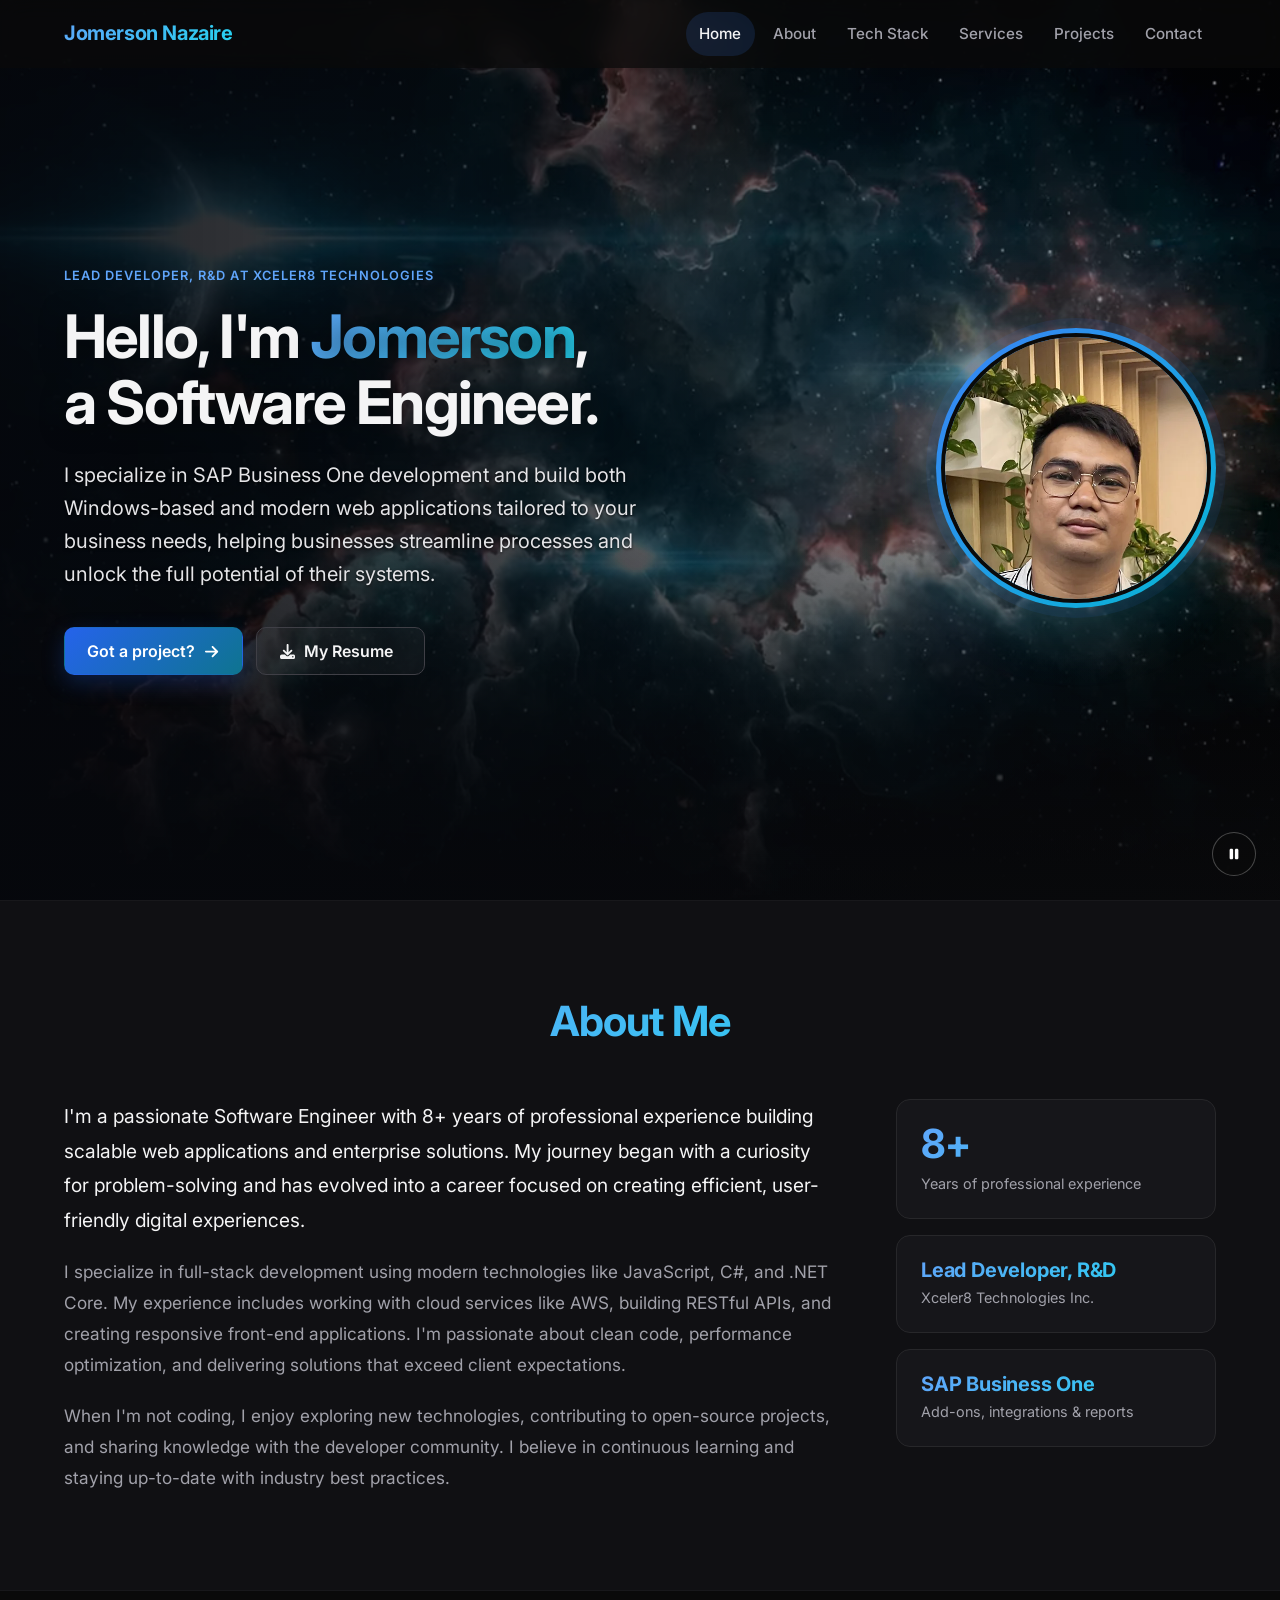
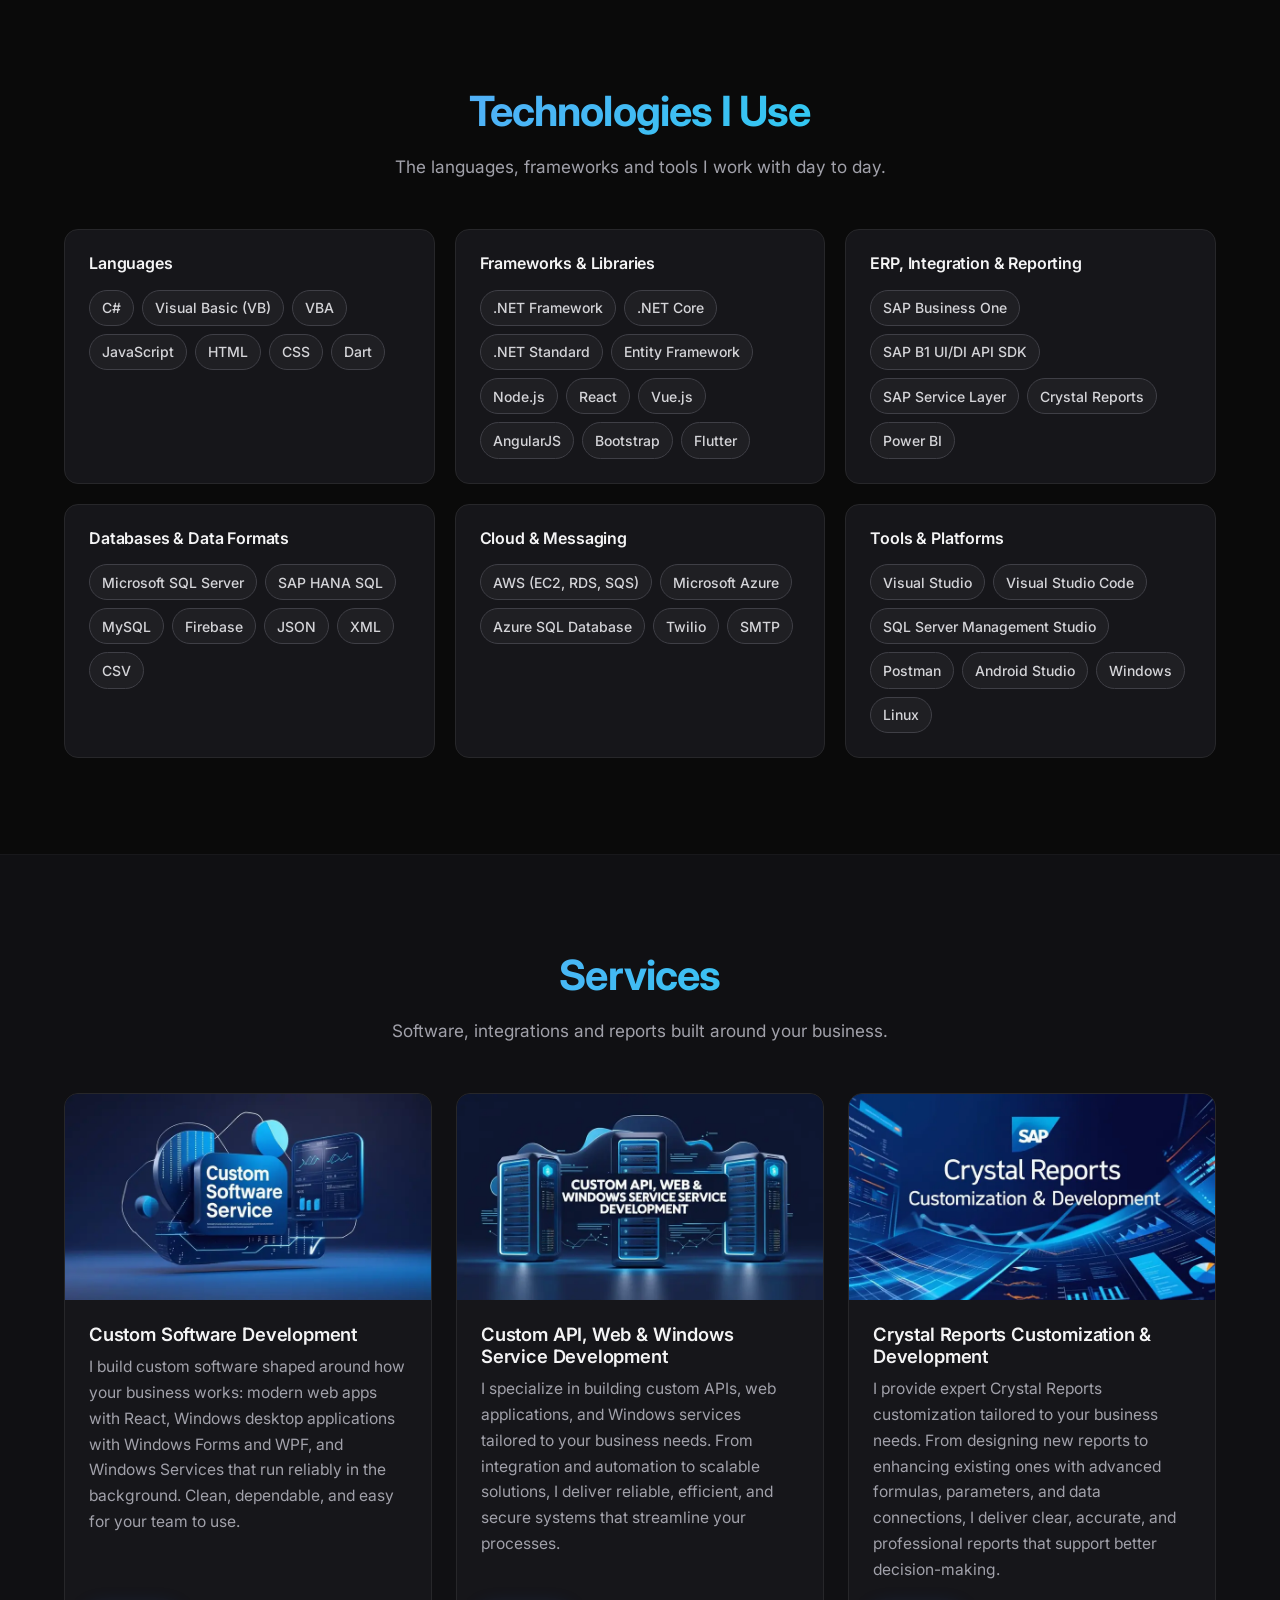
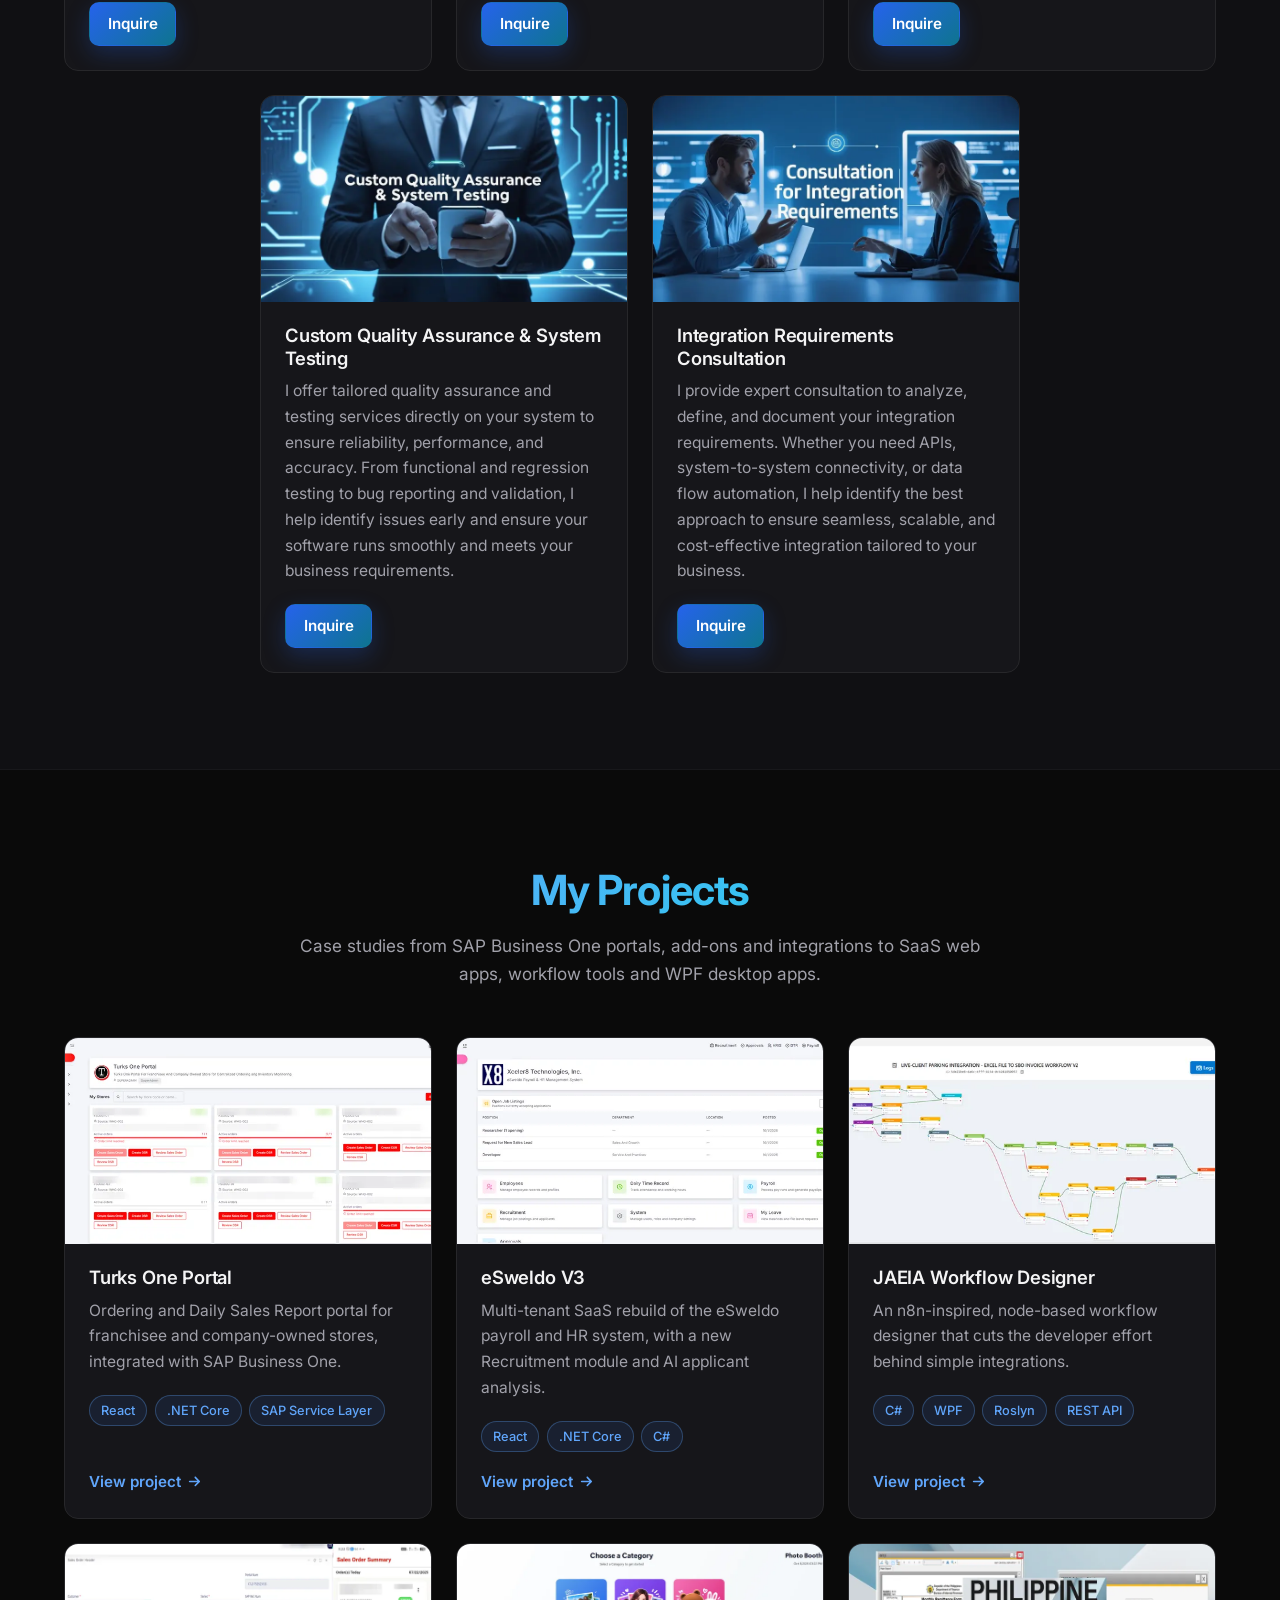
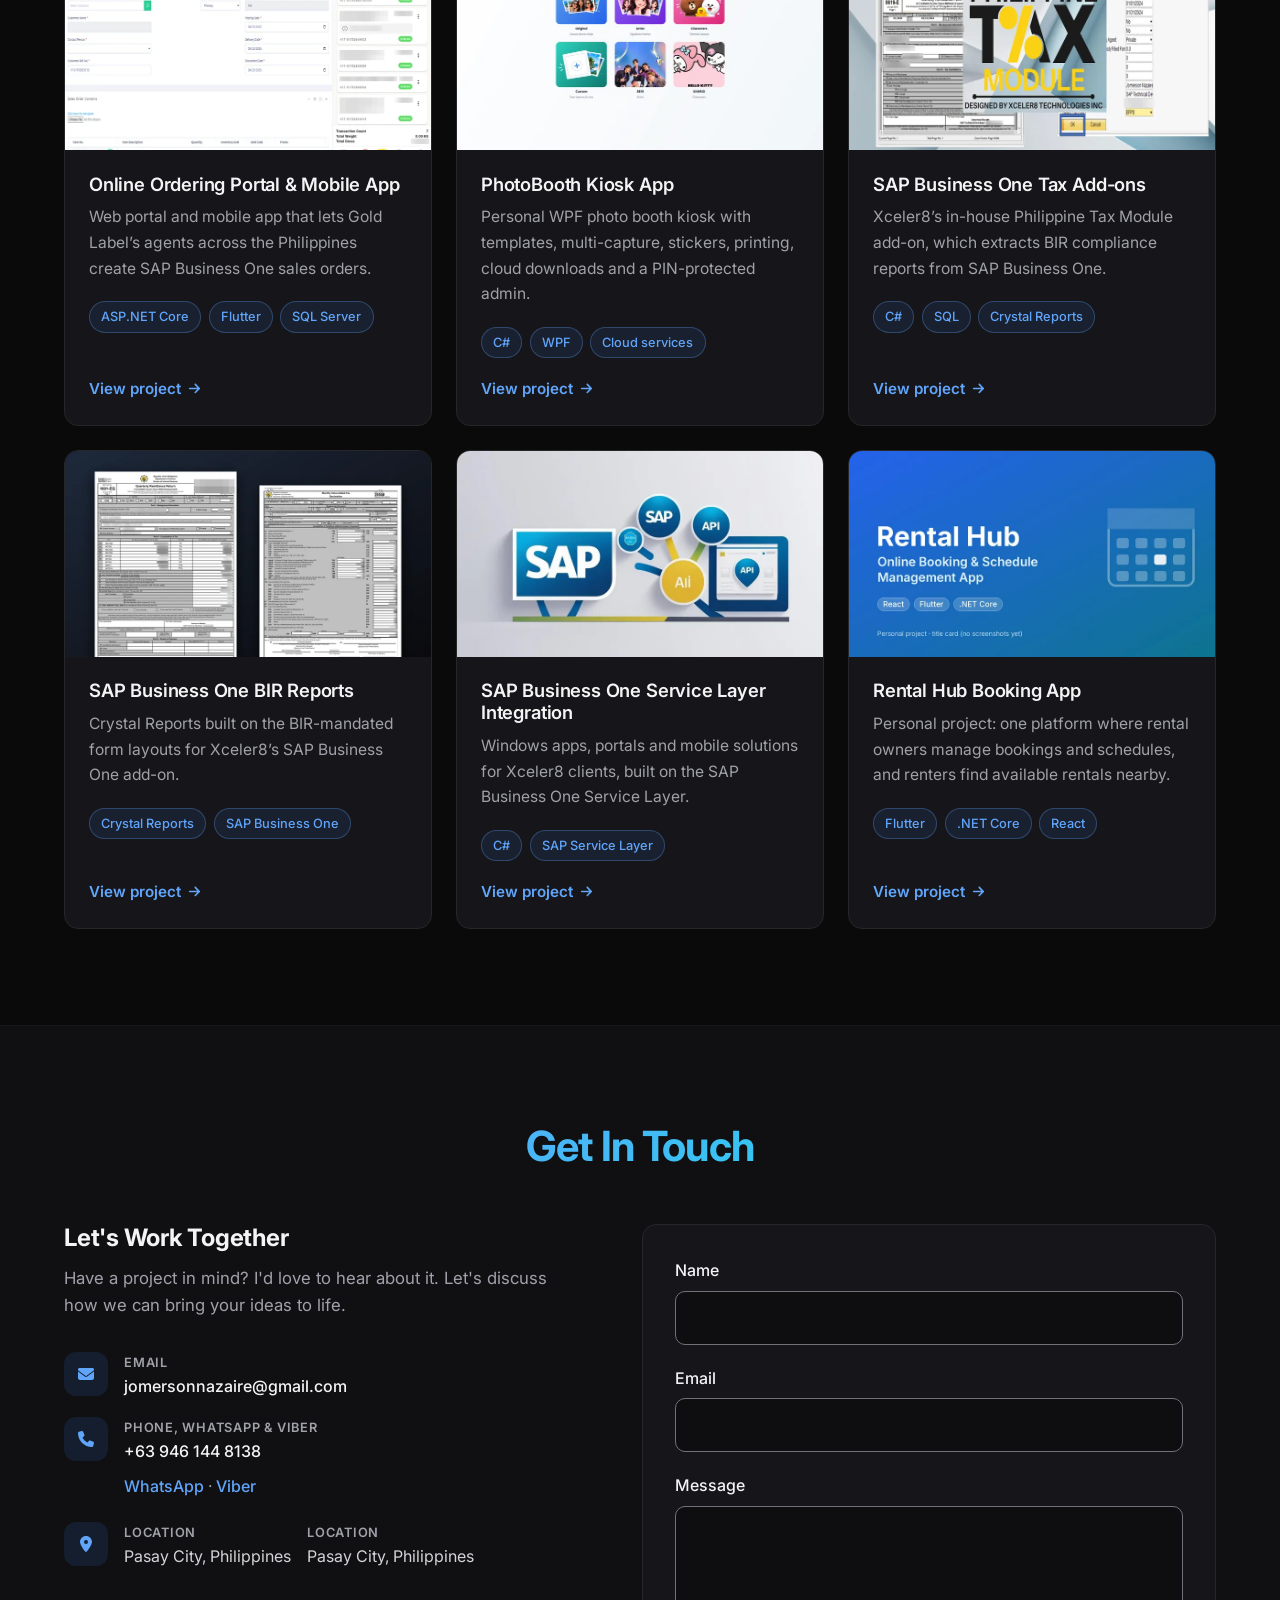
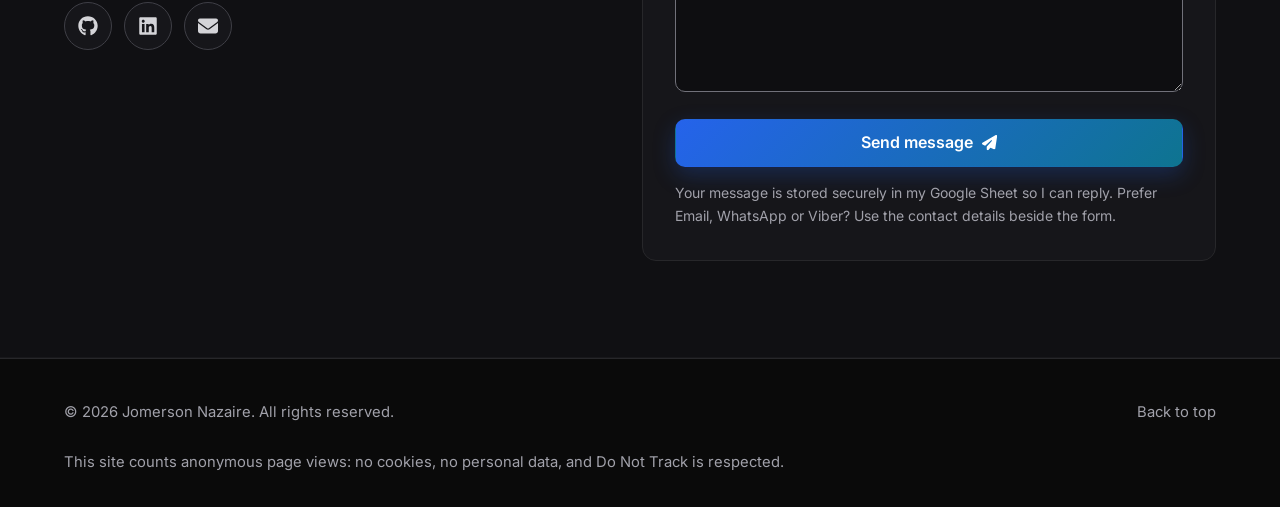
==== index.html @ 725e21b3 "Updated Portfolio by Grok" ====
<!DOCTYPE html>
<html lang="en">
<head>
    <meta charset="UTF-8">
    <meta name="viewport" content="width=device-width, initial-scale=1.0">
    <title>Jomerson Nazaire | Software Engineer, SAP Business One &amp; .NET</title>
    <meta name="description" content="Jomerson Nazaire, Software Engineer and Lead Developer (R&amp;D) at Xceler8 Technologies. SAP Business One add-ons and integrations, C#/.NET applications and Crystal Reports. Based in the Philippines.">
    <link rel="canonical" href="https://jomersonnazaire.github.io/Digital-Portfolio/">
    <meta name="theme-color" content="#0a0a0a">
    <link rel="icon" href="Assets/favicon.svg" type="image/svg+xml">
    <link rel="apple-touch-icon" href="Assets/apple-touch-icon.png">
    <meta property="og:type" content="website">
    <meta property="og:site_name" content="Jomerson Nazaire">
    <meta property="og:title" content="Jomerson Nazaire | Software Engineer">
    <meta property="og:description" content="SAP Business One add-ons and integrations, C#/.NET applications and Crystal Reports. 8+ years of professional experience.">
    <meta property="og:url" content="https://jomersonnazaire.github.io/Digital-Portfolio/">
    <meta property="og:image" content="https://jomersonnazaire.github.io/Digital-Portfolio/Assets/og-image.jpg">
    <meta property="og:image:width" content="1200">
    <meta property="og:image:height" content="630">
    <meta property="og:image:alt" content="Jomerson Nazaire, Software Engineer: SAP Business One add-ons and integrations">
    <meta name="twitter:card" content="summary_large_image">
    <meta name="twitter:title" content="Jomerson Nazaire | Software Engineer">
    <meta name="twitter:description" content="SAP Business One add-ons and integrations, C#/.NET applications and Crystal Reports.">
    <meta name="twitter:image" content="https://jomersonnazaire.github.io/Digital-Portfolio/Assets/og-image.jpg">
    <link rel="stylesheet" href="styles.css">
    <link rel="preconnect" href="https://fonts.googleapis.com">
    <link rel="preconnect" href="https://fonts.gstatic.com" crossorigin>
    <link rel="stylesheet" href="https://fonts.googleapis.com/css2?family=Inter:wght@400;500;600;700&amp;display=swap" media="print" onload="this.media='all'">
    <noscript><link rel="stylesheet" href="https://fonts.googleapis.com/css2?family=Inter:wght@400;500;600;700&amp;display=swap"></noscript>
    <link rel="preload" as="image" href="Assets/Images/Profile/jomerson-nazaire-headshot.webp" type="image/webp">
</head>
<body>
    <a class="skip-link" href="#main">Skip to content</a>
    <svg xmlns="http://www.w3.org/2000/svg" class="icon-sprite" aria-hidden="true" focusable="false">
    <!-- Icons: Font Awesome Free 6.7.2 by @fontawesome - https://fontawesome.com - License: CC BY 4.0 (https://fontawesome.com/license/free) -->
    <symbol id="i-envelope" viewBox="0 0 512 512"><path d="M48 64C21.5 64 0 85.5 0 112c0 15.1 7.1 29.3 19.2 38.4L236.8 313.6c11.4 8.5 27 8.5 38.4 0L492.8 150.4c12.1-9.1 19.2-23.3 19.2-38.4c0-26.5-21.5-48-48-48L48 64zM0 176L0 384c0 35.3 28.7 64 64 64l384 0c35.3 0 64-28.7 64-64l0-208L294.4 339.2c-22.8 17.1-54 17.1-76.8 0L0 176z"/></symbol>
    <symbol id="i-phone" viewBox="0 0 512 512"><path d="M164.9 24.6c-7.7-18.6-28-28.5-47.4-23.2l-88 24C12.1 30.2 0 46 0 64C0 311.4 200.6 512 448 512c18 0 33.8-12.1 38.6-29.5l24-88c5.3-19.4-4.6-39.7-23.2-47.4l-96-40c-16.3-6.8-35.2-2.1-46.3 11.6L304.7 368C234.3 334.7 177.3 277.7 144 207.3L193.3 167c13.7-11.2 18.4-30 11.6-46.3l-40-96z"/></symbol>
    <symbol id="i-location" viewBox="0 0 384 512"><path d="M215.7 499.2C267 435 384 279.4 384 192C384 86 298 0 192 0S0 86 0 192c0 87.4 117 243 168.3 307.2c12.3 15.3 35.1 15.3 47.4 0zM192 128a64 64 0 1 1 0 128 64 64 0 1 1 0-128z"/></symbol>
    <symbol id="i-github" viewBox="0 0 496 512"><path d="M165.9 397.4c0 2-2.3 3.6-5.2 3.6-3.3.3-5.6-1.3-5.6-3.6 0-2 2.3-3.6 5.2-3.6 3-.3 5.6 1.3 5.6 3.6zm-31.1-4.5c-.7 2 1.3 4.3 4.3 4.9 2.6 1 5.6 0 6.2-2s-1.3-4.3-4.3-5.2c-2.6-.7-5.5.3-6.2 2.3zm44.2-1.7c-2.9.7-4.9 2.6-4.6 4.9.3 2 2.9 3.3 5.9 2.6 2.9-.7 4.9-2.6 4.6-4.6-.3-1.9-3-3.2-5.9-2.9zM244.8 8C106.1 8 0 113.3 0 252c0 110.9 69.8 205.8 169.5 239.2 12.8 2.3 17.3-5.6 17.3-12.1 0-6.2-.3-40.4-.3-61.4 0 0-70 15-84.7-29.8 0 0-11.4-29.1-27.8-36.6 0 0-22.9-15.7 1.6-15.4 0 0 24.9 2 38.6 25.8 21.9 38.6 58.6 27.5 72.9 20.9 2.3-16 8.8-27.1 16-33.7-55.9-6.2-112.3-14.3-112.3-110.5 0-27.5 7.6-41.3 23.6-58.9-2.6-6.5-11.1-33.3 2.6-67.9 20.9-6.5 69 27 69 27 20-5.6 41.5-8.5 62.8-8.5s42.8 2.9 62.8 8.5c0 0 48.1-33.6 69-27 13.7 34.7 5.2 61.4 2.6 67.9 16 17.7 25.8 31.5 25.8 58.9 0 96.5-58.9 104.2-114.8 110.5 9.2 7.9 17 22.9 17 46.4 0 33.7-.3 75.4-.3 83.6 0 6.5 4.6 14.4 17.3 12.1C428.2 457.8 496 362.9 496 252 496 113.3 383.5 8 244.8 8zM97.2 352.9c-1.3 1-1 3.3.7 5.2 1.6 1.6 3.9 2.3 5.2 1 1.3-1 1-3.3-.7-5.2-1.6-1.6-3.9-2.3-5.2-1zm-10.8-8.1c-.7 1.3.3 2.9 2.3 3.9 1.6 1 3.6.7 4.3-.7.7-1.3-.3-2.9-2.3-3.9-2-.6-3.6-.3-4.3.7zm32.4 35.6c-1.6 1.3-1 4.3 1.3 6.2 2.3 2.3 5.2 2.6 6.5 1 1.3-1.3.7-4.3-1.3-6.2-2.2-2.3-5.2-2.6-6.5-1zm-11.4-14.7c-1.6 1-1.6 3.6 0 5.9 1.6 2.3 4.3 3.3 5.6 2.3 1.6-1.3 1.6-3.9 0-6.2-1.4-2.3-4-3.3-5.6-2z"/></symbol>
    <symbol id="i-linkedin" viewBox="0 0 448 512"><path d="M416 32H31.9C14.3 32 0 46.5 0 64.3v383.4C0 465.5 14.3 480 31.9 480H416c17.6 0 32-14.5 32-32.3V64.3c0-17.8-14.4-32.3-32-32.3zM135.4 416H69V202.2h66.5V416zm-33.2-243c-21.3 0-38.5-17.3-38.5-38.5S80.9 96 102.2 96c21.2 0 38.5 17.3 38.5 38.5 0 21.3-17.2 38.5-38.5 38.5zm282.1 243h-66.4V312c0-24.8-.5-56.7-34.5-56.7-34.6 0-39.9 27-39.9 54.9V416h-66.4V202.2h63.7v29.2h.9c8.9-16.8 30.6-34.5 62.9-34.5 67.2 0 79.7 44.3 79.7 101.9V416z"/></symbol>
    <symbol id="i-whatsapp" viewBox="0 0 448 512"><path d="M380.9 97.1C339 55.1 283.2 32 223.9 32c-122.4 0-222 99.6-222 222 0 39.1 10.2 77.3 29.6 111L0 480l117.7-30.9c32.4 17.7 68.9 27 106.1 27h.1c122.3 0 224.1-99.6 224.1-222 0-59.3-25.2-115-67.1-157zm-157 341.6c-33.2 0-65.7-8.9-94-25.7l-6.7-4-69.8 18.3L72 359.2l-4.4-7c-18.5-29.4-28.2-63.3-28.2-98.2 0-101.7 82.8-184.5 184.6-184.5 49.3 0 95.6 19.2 130.4 54.1 34.8 34.9 56.2 81.2 56.1 130.5 0 101.8-84.9 184.6-186.6 184.6zm101.2-138.2c-5.5-2.8-32.8-16.2-37.9-18-5.1-1.9-8.8-2.8-12.5 2.8-3.7 5.6-14.3 18-17.6 21.8-3.2 3.7-6.5 4.2-12 1.4-32.6-16.3-54-29.1-75.5-66-5.7-9.8 5.7-9.1 16.3-30.3 1.8-3.7.9-6.9-.5-9.7-1.4-2.8-12.5-30.1-17.1-41.2-4.5-10.8-9.1-9.3-12.5-9.5-3.2-.2-6.9-.2-10.6-.2-3.7 0-9.7 1.4-14.8 6.9-5.1 5.6-19.4 19-19.4 46.3 0 27.3 19.9 53.7 22.6 57.4 2.8 3.7 39.1 59.7 94.8 83.8 35.2 15.2 49 16.5 66.6 13.9 10.7-1.6 32.8-13.4 37.4-26.4 4.6-13 4.6-24.1 3.2-26.4-1.3-2.5-5-3.9-10.5-6.6z"/></symbol>
    <symbol id="i-viber" viewBox="0 0 512 512"><path d="M444 49.9C431.3 38.2 379.9.9 265.3.4c0 0-135.1-8.1-200.9 52.3C27.8 89.3 14.9 143 13.5 209.5c-1.4 66.5-3.1 191.1 117 224.9h.1l-.1 51.6s-.8 20.9 13 25.1c16.6 5.2 26.4-10.7 42.3-27.8 8.7-9.4 20.7-23.2 29.8-33.7 82.2 6.9 145.3-8.9 152.5-11.2 16.6-5.4 110.5-17.4 125.7-142 15.8-128.6-7.6-209.8-49.8-246.5zM457.9 287c-12.9 104-89 110.6-103 115.1-6 1.9-61.5 15.7-131.2 11.2 0 0-52 62.7-68.2 79-5.3 5.3-11.1 4.8-11-5.7 0-6.9.4-85.7.4-85.7-.1 0-.1 0 0 0-101.8-28.2-95.8-134.3-94.7-189.8 1.1-55.5 11.6-101 42.6-131.6 55.7-50.5 170.4-43 170.4-43 96.9.4 143.3 29.6 154.1 39.4 35.7 30.6 53.9 103.8 40.6 211.1zm-139-80.8c.4 8.6-12.5 9.2-12.9.6-1.1-22-11.4-32.7-32.6-33.9-8.6-.5-7.8-13.4.7-12.9 27.9 1.5 43.4 17.5 44.8 46.2zm20.3 11.3c1-42.4-25.5-75.6-75.8-79.3-8.5-.6-7.6-13.5.9-12.9 58 4.2 88.9 44.1 87.8 92.5-.1 8.6-13.1 8.2-12.9-.3zm47 13.4c.1 8.6-12.9 8.7-12.9.1-.6-81.5-54.9-125.9-120.8-126.4-8.5-.1-8.5-12.9 0-12.9 73.7.5 133 51.4 133.7 139.2zM374.9 329v.2c-10.8 19-31 40-51.8 33.3l-.2-.3c-21.1-5.9-70.8-31.5-102.2-56.5-16.2-12.8-31-27.9-42.4-42.4-10.3-12.9-20.7-28.2-30.8-46.6-21.3-38.5-26-55.7-26-55.7-6.7-20.8 14.2-41 33.3-51.8h.2c9.2-4.8 18-3.2 23.9 3.9 0 0 12.4 14.8 17.7 22.1 5 6.8 11.7 17.7 15.2 23.8 6.1 10.9 2.3 22-3.7 26.6l-12 9.6c-6.1 4.9-5.3 14-5.3 14s17.8 67.3 84.3 84.3c0 0 9.1.8 14-5.3l9.6-12c4.6-6 15.7-9.8 26.6-3.7 14.7 8.3 33.4 21.2 45.8 32.9 7 5.7 8.6 14.4 3.8 23.6z"/></symbol>
    <symbol id="i-send" viewBox="0 0 512 512"><path d="M498.1 5.6c10.1 7 15.4 19.1 13.5 31.2l-64 416c-1.5 9.7-7.4 18.2-16 23s-18.9 5.4-28 1.6L284 427.7l-68.5 74.1c-8.9 9.7-22.9 12.9-35.2 8.1S160 493.2 160 480l0-83.6c0-4 1.5-7.8 4.2-10.8L331.8 202.8c5.8-6.3 5.6-16-.4-22s-15.7-6.4-22-.7L106 360.8 17.7 316.6C7.1 311.3 .3 300.7 0 288.9s5.9-22.8 16.1-28.7l448-256c10.7-6.1 23.9-5.5 34 1.4z"/></symbol>
    <symbol id="i-download" viewBox="0 0 512 512"><path d="M288 32c0-17.7-14.3-32-32-32s-32 14.3-32 32l0 242.7-73.4-73.4c-12.5-12.5-32.8-12.5-45.3 0s-12.5 32.8 0 45.3l128 128c12.5 12.5 32.8 12.5 45.3 0l128-128c12.5-12.5 12.5-32.8 0-45.3s-32.8-12.5-45.3 0L288 274.7 288 32zM64 352c-35.3 0-64 28.7-64 64l0 32c0 35.3 28.7 64 64 64l384 0c35.3 0 64-28.7 64-64l0-32c0-35.3-28.7-64-64-64l-101.5 0-45.3 45.3c-25 25-65.5 25-90.5 0L165.5 352 64 352zm368 56a24 24 0 1 1 0 48 24 24 0 1 1 0-48z"/></symbol>
    <symbol id="i-close" viewBox="0 0 384 512"><path d="M342.6 150.6c12.5-12.5 12.5-32.8 0-45.3s-32.8-12.5-45.3 0L192 210.7 86.6 105.4c-12.5-12.5-32.8-12.5-45.3 0s-12.5 32.8 0 45.3L146.7 256 41.4 361.4c-12.5 12.5-12.5 32.8 0 45.3s32.8 12.5 45.3 0L192 301.3 297.4 406.6c12.5 12.5 32.8 12.5 45.3 0s12.5-32.8 0-45.3L237.3 256 342.6 150.6z"/></symbol>
    <symbol id="i-copy" viewBox="0 0 448 512"><path d="M384 336l-192 0c-8.8 0-16-7.2-16-16l0-256c0-8.8 7.2-16 16-16l140.1 0L400 115.9 400 320c0 8.8-7.2 16-16 16zM192 384l192 0c35.3 0 64-28.7 64-64l0-204.1c0-12.7-5.1-24.9-14.1-33.9L366.1 14.1c-9-9-21.2-14.1-33.9-14.1L192 0c-35.3 0-64 28.7-64 64l0 256c0 35.3 28.7 64 64 64zM64 128c-35.3 0-64 28.7-64 64L0 448c0 35.3 28.7 64 64 64l192 0c35.3 0 64-28.7 64-64l0-32-48 0 0 32c0 8.8-7.2 16-16 16L64 464c-8.8 0-16-7.2-16-16l0-256c0-8.8 7.2-16 16-16l32 0 0-48-32 0z"/></symbol>
    <symbol id="i-arrow-left" viewBox="0 0 448 512"><path d="M9.4 233.4c-12.5 12.5-12.5 32.8 0 45.3l160 160c12.5 12.5 32.8 12.5 45.3 0s12.5-32.8 0-45.3L109.2 288 416 288c17.7 0 32-14.3 32-32s-14.3-32-32-32l-306.7 0L214.6 118.6c12.5-12.5 12.5-32.8 0-45.3s-32.8-12.5-45.3 0l-160 160z"/></symbol>
    <symbol id="i-arrow-right" viewBox="0 0 448 512"><path d="M438.6 278.6c12.5-12.5 12.5-32.8 0-45.3l-160-160c-12.5-12.5-32.8-12.5-45.3 0s-12.5 32.8 0 45.3L338.8 224 32 224c-17.7 0-32 14.3-32 32s14.3 32 32 32l306.7 0L233.4 393.4c-12.5 12.5-12.5 32.8 0 45.3s32.8 12.5 45.3 0l160-160z"/></symbol>
    <symbol id="i-pause" viewBox="0 0 320 512"><path d="M48 64C21.5 64 0 85.5 0 112L0 400c0 26.5 21.5 48 48 48l32 0c26.5 0 48-21.5 48-48l0-288c0-26.5-21.5-48-48-48L48 64zm192 0c-26.5 0-48 21.5-48 48l0 288c0 26.5 21.5 48 48 48l32 0c26.5 0 48-21.5 48-48l0-288c0-26.5-21.5-48-48-48l-32 0z"/></symbol>
    <symbol id="i-play" viewBox="0 0 384 512"><path d="M73 39c-14.8-9.1-33.4-9.4-48.5-.9S0 62.6 0 80L0 432c0 17.4 9.4 33.4 24.5 41.9s33.7 8.1 48.5-.9L361 297c14.3-8.7 23-24.2 23-41s-8.7-32.2-23-41L73 39z"/></symbol>
    <symbol id="i-check" viewBox="0 0 448 512"><path d="M438.6 105.4c12.5 12.5 12.5 32.8 0 45.3l-256 256c-12.5 12.5-32.8 12.5-45.3 0l-128-128c-12.5-12.5-12.5-32.8 0-45.3s32.8-12.5 45.3 0L160 338.7 393.4 105.4c12.5-12.5 32.8-12.5 45.3 0z"/></symbol>
    </svg>

    <header class="site-header">
        <nav class="nav container" aria-label="Main">
            <a class="nav-logo" href="#home">Jomerson Nazaire</a>
            <button class="nav-toggle" id="nav-toggle" type="button" aria-label="Open menu" aria-expanded="false" aria-controls="nav-menu">
                <span class="nav-toggle-bar" aria-hidden="true"></span>
                <span class="nav-toggle-bar" aria-hidden="true"></span>
                <span class="nav-toggle-bar" aria-hidden="true"></span>
            </button>
            <ul class="nav-menu" id="nav-menu">
                <li><a href="#home" class="nav-link">Home</a></li>
                <li><a href="#about" class="nav-link">About</a></li>
                <li><a href="#tech-stack" class="nav-link">Tech Stack</a></li>
                <li><a href="#services" class="nav-link">Services</a></li>
                <li><a href="#projects" class="nav-link">Projects</a></li>
                <li><a href="#contact" class="nav-link">Contact</a></li>
            </ul>
        </nav>
    </header>

    <main id="main" tabindex="-1">
        <!-- Home -->
        <section id="home" class="hero" aria-labelledby="hero-title">
            <div class="hero-media" aria-hidden="true">
                <video id="hero-video" class="hero-video" muted loop playsinline preload="none"
                       data-src-webm="Assets/Video/hero-bg.webm" data-src-mp4="Assets/Video/hero-bg.mp4"></video>
            </div>
            <button class="video-toggle" id="video-toggle" type="button" aria-label="Pause background video" aria-pressed="false" hidden></button>

            <div class="container hero-inner">
                <div class="hero-text">
                    <p class="eyebrow hero-eyebrow fade-in">Lead Developer, R&amp;D at Xceler8 Technologies</p>
                    <h1 id="hero-title" class="fade-in">Hello, I'm <span class="accent-text">Jomerson</span>,<br>a Software Engineer.</h1>
                    <p class="hero-lead fade-in fade-in--1">
                        I specialize in SAP Business One development and build both Windows-based and modern web applications tailored to your business needs, helping businesses streamline processes and unlock the full potential of their systems.
                    </p>
                    <div class="hero-buttons fade-in fade-in--2">
                        <a href="#contact" class="btn btn-primary">Got a project?<svg class="icon" aria-hidden="true"><use href="#i-arrow-right"></use></svg></a>
                        <a href="Assets/Jomerson-Nazaire-Resume.pdf" class="btn btn-secondary" download>
                            <svg class="icon" aria-hidden="true"><use href="#i-download"></use></svg>My Resume<span class="sr-only"> (PDF, 102 KB)</span>
                        </a>
                    </div>
                </div>
                <div class="hero-photo fade-in fade-in--3">
                    <div class="profile-ring">
                        <img src="Assets/Images/Profile/jomerson-nazaire-headshot.webp" alt="Portrait of Jomerson Nazaire" width="500" height="500" fetchpriority="high" decoding="async">
                    </div>
                </div>
            </div>
        </section>

        <!-- About -->
        <section id="about" class="section section--alt" aria-labelledby="about-title">
            <div class="container">
                <div class="section-head">
                    <h2 id="about-title" class="section-title">About Me</h2>
                </div>
                <div class="about-grid">
                    <div class="about-text">
                        <p class="about-intro">I'm a passionate Software Engineer with 8+ years of professional experience building scalable web applications and enterprise solutions. My journey began with a curiosity for problem-solving and has evolved into a career focused on creating efficient, user-friendly digital experiences.</p>
                        <p>I specialize in full-stack development using modern technologies like JavaScript, C#, and .NET Core. My experience includes working with cloud services like AWS, building RESTful APIs, and creating responsive front-end applications. I'm passionate about clean code, performance optimization, and delivering solutions that exceed client expectations.</p>
                        <p>When I'm not coding, I enjoy exploring new technologies, contributing to open-source projects, and sharing knowledge with the developer community. I believe in continuous learning and staying up-to-date with industry best practices.</p>
                    </div>
                    <ul class="about-facts" aria-label="At a glance">
                        <li class="fact">
                            <span class="fact-value">8+</span>
                            <span class="fact-label">Years of professional experience</span>
                        </li>
                        <li class="fact">
                            <span class="fact-value fact-value--sm">Lead Developer, R&amp;D</span>
                            <span class="fact-label">Xceler8 Technologies Inc.</span>
                        </li>
                        <li class="fact">
                            <span class="fact-value fact-value--sm">SAP Business One</span>
                            <span class="fact-label">Add-ons, integrations &amp; reports</span>
                        </li>
                    </ul>
                </div>
            </div>
        </section>

        <!-- Tech stack -->
        <section id="tech-stack" class="section" aria-labelledby="tech-title">
            <div class="container">
                <div class="section-head">
                    <h2 id="tech-title" class="section-title">Technologies I Use</h2>
                    <p class="section-subtitle">The languages, frameworks and tools I work with day to day.</p>
                </div>
                <div class="tech-grid">
                    <div class="tech-group">
                        <h3>Languages</h3>
                        <ul class="chips">
                            <li>C#</li><li>Visual Basic (VB)</li><li>VBA</li><li>JavaScript</li><li>HTML</li><li>CSS</li><li>Dart</li>
                        </ul>
                    </div>
                    <div class="tech-group">
                        <h3>Frameworks &amp; Libraries</h3>
                        <ul class="chips">
                            <li>.NET Framework</li><li>.NET Core</li><li>.NET Standard</li><li>Entity Framework</li><li>Node.js</li><li>React</li><li>Vue.js</li><li>AngularJS</li><li>Bootstrap</li><li>Flutter</li>
                        </ul>
                    </div>
                    <div class="tech-group">
                        <h3>ERP, Integration &amp; Reporting</h3>
                        <ul class="chips">
                            <li>SAP Business One</li><li>SAP B1 UI/DI API SDK</li><li>SAP Service Layer</li><li>Crystal Reports</li><li>Power BI</li>
                        </ul>
                    </div>
                    <div class="tech-group">
                        <h3>Databases &amp; Data Formats</h3>
                        <ul class="chips">
                            <li>Microsoft SQL Server</li><li>SAP HANA SQL</li><li>MySQL</li><li>Firebase</li><li>JSON</li><li>XML</li><li>CSV</li>
                        </ul>
                    </div>
                    <div class="tech-group">
                        <h3>Cloud &amp; Messaging</h3>
                        <ul class="chips">
                            <li>AWS (EC2, RDS, SQS)</li><li>Microsoft Azure</li><li>Azure SQL Database</li><li>Twilio</li><li>SMTP</li>
                        </ul>
                    </div>
                    <div class="tech-group">
                        <h3>Tools &amp; Platforms</h3>
                        <ul class="chips">
                            <li>Visual Studio</li><li>Visual Studio Code</li><li>SQL Server Management Studio</li><li>Postman</li><li>Android Studio</li><li>Windows</li><li>Linux</li>
                        </ul>
                    </div>
                </div>
            </div>
        </section>

        <!-- Services -->
        <section id="services" class="section section--alt" aria-labelledby="services-title">
            <div class="container">
                <div class="section-head">
                    <h2 id="services-title" class="section-title">Services</h2>
                    <p class="section-subtitle">Software, integrations and reports built around your business.</p>
                </div>
                <ul class="card-grid services-grid">
                    <li class="card service-card">
                        <img class="card-img" src="Assets/Images/Services/custom-software-development-800.webp" alt="" width="800" height="450" loading="lazy" decoding="async">
                        <div class="card-body">
                            <h3>Custom Software Development</h3>
                            <p>I build custom software shaped around how your business works: modern web apps with React, Windows desktop applications with Windows Forms and WPF, and Windows Services that run reliably in the background. Clean, dependable, and easy for your team to use.</p>
                            <button type="button" class="btn btn-primary btn-sm service-cta" data-template="Inquiry for Custom Software Development: Please provide more details about your requirements.">Inquire<span class="sr-only"> about custom software development</span></button>
                        </div>
                    </li>
                    <li class="card service-card">
                        <img class="card-img" src="Assets/Images/Services/custom-api-web-windows-services-800.webp" alt="" width="800" height="450" loading="lazy" decoding="async">
                        <div class="card-body">
                            <h3>Custom API, Web &amp; Windows Service Development</h3>
                            <p>I specialize in building custom APIs, web applications, and Windows services tailored to your business needs. From integration and automation to scalable solutions, I deliver reliable, efficient, and secure systems that streamline your processes.</p>
                            <button type="button" class="btn btn-primary btn-sm service-cta" data-template="Inquiry for Custom API/Web/Windows Service Development: Please describe the integration or service you need.">Inquire<span class="sr-only"> about API, web and Windows service development</span></button>
                        </div>
                    </li>
                    <li class="card service-card">
                        <img class="card-img" src="Assets/Images/Services/crystal-reports-800.webp" alt="" width="800" height="450" loading="lazy" decoding="async">
                        <div class="card-body">
                            <h3>Crystal Reports Customization &amp; Development</h3>
                            <p>I provide expert Crystal Reports customization tailored to your business needs. From designing new reports to enhancing existing ones with advanced formulas, parameters, and data connections, I deliver clear, accurate, and professional reports that support better decision-making.</p>
                            <button type="button" class="btn btn-primary btn-sm service-cta" data-template="Inquiry for Crystal Reports customization: Please share the reporting requirements you would like customized.">Inquire<span class="sr-only"> about Crystal Reports customization</span></button>
                        </div>
                    </li>
                    <li class="card service-card">
                        <img class="card-img" src="Assets/Images/Services/quality-assurance-800.webp" alt="" width="800" height="450" loading="lazy" decoding="async">
                        <div class="card-body">
                            <h3>Custom Quality Assurance &amp; System Testing</h3>
                            <p>I offer tailored quality assurance and testing services directly on your system to ensure reliability, performance, and accuracy. From functional and regression testing to bug reporting and validation, I help identify issues early and ensure your software runs smoothly and meets your business requirements.</p>
                            <button type="button" class="btn btn-primary btn-sm service-cta" data-template="Inquiry for Quality Assurance Testing on your system: Please provide details about the system or modules that need testing.">Inquire<span class="sr-only"> about quality assurance and system testing</span></button>
                        </div>
                    </li>
                    <li class="card service-card">
                        <img class="card-img" src="Assets/Images/Services/integration-consultation-800.webp" alt="" width="800" height="450" loading="lazy" decoding="async">
                        <div class="card-body">
                            <h3>Integration Requirements Consultation</h3>
                            <p>I provide expert consultation to analyze, define, and document your integration requirements. Whether you need APIs, system-to-system connectivity, or data flow automation, I help identify the best approach to ensure seamless, scalable, and cost-effective integration tailored to your business.</p>
                            <button type="button" class="btn btn-primary btn-sm service-cta" data-template="Inquiry for Integration Requirements Consultation: Please explain the systems or platforms you are planning to integrate.">Inquire<span class="sr-only"> about integration requirements consultation</span></button>
                        </div>
                    </li>
                </ul>
            </div>
        </section>

        <!-- Projects -->
        <section id="projects" class="section" aria-labelledby="projects-title">
            <div class="container">
                <div class="section-head">
                    <h2 id="projects-title" class="section-title">My Projects</h2>
                    <p class="section-subtitle">Case studies from SAP Business One portals, add-ons and integrations to SaaS web apps, workflow tools and WPF desktop apps.</p>
                </div>
                <ul class="card-grid projects-grid">
                    <li class="card project-card">
                        <div class="card-media">
                            <img class="card-img" src="Assets/Images/Project-Portfolio/turks-one-dashboard-800.webp" alt="Turks One Portal dashboard with store tiles showing active orders and buttons to create sales orders and DSRs; store names and addresses are blurred." width="800" height="362" loading="lazy" decoding="async">
                        </div>
                        <div class="card-body">
                            <h3><a class="card-link" href="project.html?slug=turks-one-portal">Turks One Portal</a></h3>
                            <p>Ordering and Daily Sales Report portal for franchisee and company-owned stores, integrated with SAP Business One.</p>
                            <ul class="project-tech" aria-label="Technologies"><li class="tech-tag">React</li><li class="tech-tag">.NET Core</li><li class="tech-tag">SAP Service Layer</li></ul>
                            <span class="card-more" aria-hidden="true">View project<svg class="icon"><use href="#i-arrow-right"></use></svg></span>
                        </div>
                    </li>
                    <li class="card project-card">
                        <div class="card-media">
                            <img class="card-img" src="Assets/Images/Project-Portfolio/esweldo-v3-dashboard-800.webp" alt="eSweldo V3 dashboard for Xceler8 Technologies, Inc. showing open job listings and modules for Employees, Daily Time Record, Payroll, Recruitment, System and My Leave." width="800" height="361" loading="lazy" decoding="async">
                        </div>
                        <div class="card-body">
                            <h3><a class="card-link" href="project.html?slug=esweldo-v3">eSweldo V3</a></h3>
                            <p>Multi-tenant SaaS rebuild of the eSweldo payroll and HR system, with a new Recruitment module and AI applicant analysis.</p>
                            <ul class="project-tech" aria-label="Technologies"><li class="tech-tag">React</li><li class="tech-tag">.NET Core</li><li class="tech-tag">C#</li></ul>
                            <span class="card-more" aria-hidden="true">View project<svg class="icon"><use href="#i-arrow-right"></use></svg></span>
                        </div>
                    </li>
                    <li class="card project-card">
                        <div class="card-media">
                            <img class="card-img" src="Assets/Images/Project-Portfolio/jaeia-workflow-designer-800.webp" alt="JAEIA Workflow Designer V2 canvas with an Excel-file-to-SAP-Business-One-invoice workflow built from connected nodes, with green success and red failure paths." width="800" height="322" loading="lazy" decoding="async">
                        </div>
                        <div class="card-body">
                            <h3><a class="card-link" href="project.html?slug=jaeia-workflow">JAEIA Workflow Designer</a></h3>
                            <p>An n8n-inspired, node-based workflow designer that cuts the developer effort behind simple integrations.</p>
                            <ul class="project-tech" aria-label="Technologies"><li class="tech-tag">C#</li><li class="tech-tag">WPF</li><li class="tech-tag">Roslyn</li><li class="tech-tag">REST API</li></ul>
                            <span class="card-more" aria-hidden="true">View project<svg class="icon"><use href="#i-arrow-right"></use></svg></span>
                        </div>
                    </li>
                    <li class="card project-card">
                        <div class="card-media">
                            <img class="card-img" src="Assets/Images/Project-Portfolio/online-ordering-portal-800.webp" alt="Online ordering web portal’s sales order entry form beside the mobile app’s Sales Order Summary with synced orders; customer names, amounts and the signed-in user’s email are blurred." width="800" height="485" loading="lazy" decoding="async">
                        </div>
                        <div class="card-body">
                            <h3><a class="card-link" href="project.html?slug=online-ordering">Online Ordering Portal &amp; Mobile App</a></h3>
                            <p>Web portal and mobile app that lets Gold Label’s agents across the Philippines create SAP Business One sales orders.</p>
                            <ul class="project-tech" aria-label="Technologies"><li class="tech-tag">ASP.NET Core</li><li class="tech-tag">Flutter</li><li class="tech-tag">SQL Server</li></ul>
                            <span class="card-more" aria-hidden="true">View project<svg class="icon"><use href="#i-arrow-right"></use></svg></span>
                        </div>
                    </li>
                    <li class="card project-card">
                        <div class="card-media">
                            <img class="card-img" src="Assets/Images/Project-Portfolio/photobooth-categories-800.webp" alt="Photo booth kiosk home screen, Choose a Category, with tiles for Original, Artist, Characters, Custom, SB19 and SANRIO." width="800" height="437" loading="lazy" decoding="async">
                        </div>
                        <div class="card-body">
                            <h3><a class="card-link" href="project.html?slug=photobooth">PhotoBooth Kiosk App</a></h3>
                            <p>Personal WPF photo booth kiosk with templates, multi-capture, stickers, printing, cloud downloads and a PIN-protected admin.</p>
                            <ul class="project-tech" aria-label="Technologies"><li class="tech-tag">C#</li><li class="tech-tag">WPF</li><li class="tech-tag">Cloud services</li></ul>
                            <span class="card-more" aria-hidden="true">View project<svg class="icon"><use href="#i-arrow-right"></use></svg></span>
                        </div>
                    </li>
                    <li class="card project-card">
                        <div class="card-media">
                            <img class="card-img" src="Assets/Images/Project-Portfolio/sap-b1-addons-tax-module-800.webp" alt="Philippine Tax Module by Xceler8 Technologies: a BIR 0619-E form generated in SAP Business One next to its parameter window; taxpayer details and TINs are blurred." width="800" height="449" loading="lazy" decoding="async">
                        </div>
                        <div class="card-body">
                            <h3><a class="card-link" href="project.html?slug=sap-b1-addons">SAP Business One Tax Add-ons</a></h3>
                            <p>Xceler8’s in-house Philippine Tax Module add-on, which extracts BIR compliance reports from SAP Business One.</p>
                            <ul class="project-tech" aria-label="Technologies"><li class="tech-tag">C#</li><li class="tech-tag">SQL</li><li class="tech-tag">Crystal Reports</li></ul>
                            <span class="card-more" aria-hidden="true">View project<svg class="icon"><use href="#i-arrow-right"></use></svg></span>
                        </div>
                    </li>
                    <li class="card project-card">
                        <div class="card-media">
                            <img class="card-img" src="Assets/Images/Project-Portfolio/bir-reports-cover-800.webp" alt="BIR Form 1601-EQ and BIR Form 2550M reports side by side, with taxpayer details and amounts blurred." width="800" height="450" loading="lazy" decoding="async">
                        </div>
                        <div class="card-body">
                            <h3><a class="card-link" href="project.html?slug=bir-reports">SAP Business One BIR Reports</a></h3>
                            <p>Crystal Reports built on the BIR-mandated form layouts for Xceler8’s SAP Business One add-on.</p>
                            <ul class="project-tech" aria-label="Technologies"><li class="tech-tag">Crystal Reports</li><li class="tech-tag">SAP Business One</li></ul>
                            <span class="card-more" aria-hidden="true">View project<svg class="icon"><use href="#i-arrow-right"></use></svg></span>
                        </div>
                    </li>
                    <li class="card project-card">
                        <div class="card-media">
                            <img class="card-img" src="Assets/Images/Project-Portfolio/service-layer-integration-800.webp" alt="Illustration of SAP Business One connected to other systems through APIs." width="800" height="450" loading="lazy" decoding="async">
                        </div>
                        <div class="card-body">
                            <h3><a class="card-link" href="project.html?slug=service-layer-integration">SAP Business One Service Layer Integration</a></h3>
                            <p>Windows apps, portals and mobile solutions for Xceler8 clients, built on the SAP Business One Service Layer.</p>
                            <ul class="project-tech" aria-label="Technologies"><li class="tech-tag">C#</li><li class="tech-tag">SAP Service Layer</li></ul>
                            <span class="card-more" aria-hidden="true">View project<svg class="icon"><use href="#i-arrow-right"></use></svg></span>
                        </div>
                    </li>
                    <li class="card project-card">
                        <div class="card-media">
                            <img class="card-img" src="Assets/Images/Project-Portfolio/rental-hub-booking-cover-800.webp" alt="Rental Hub title card: Online Booking and Schedule Management App. No screenshots are available yet." width="800" height="450" loading="lazy" decoding="async">
                        </div>
                        <div class="card-body">
                            <h3><a class="card-link" href="project.html?slug=rental-hub-booking">Rental Hub Booking App</a></h3>
                            <p>Personal project: one platform where rental owners manage bookings and schedules, and renters find available rentals nearby.</p>
                            <ul class="project-tech" aria-label="Technologies"><li class="tech-tag">Flutter</li><li class="tech-tag">.NET Core</li><li class="tech-tag">React</li></ul>
                            <span class="card-more" aria-hidden="true">View project<svg class="icon"><use href="#i-arrow-right"></use></svg></span>
                        </div>
                    </li>
                </ul>
            </div>
        </section>

        <!-- Contact -->
        <section id="contact" class="section section--alt" aria-labelledby="contact-title">
            <div class="container">
                <div class="section-head">
                    <h2 id="contact-title" class="section-title">Get In Touch</h2>
                </div>
                <div class="contact-grid">
                    <div class="contact-info">
                        <h3>Let's Work Together</h3>
                        <p>Have a project in mind? I'd love to hear about it. Let's discuss how we can bring your ideas to life.</p>
                        <ul class="contact-methods">
                            <li>
                                <span class="contact-icon"><svg class="icon" aria-hidden="true"><use href="#i-envelope"></use></svg></span>
                                <span><span class="contact-label">Email</span><a href="mailto:jomersonnazaire@gmail.com">jomersonnazaire@gmail.com</a></span>
                            </li>
                            <li>
                                <span class="contact-icon"><svg class="icon" aria-hidden="true"><use href="#i-phone"></use></svg></span>
                                <span><span class="contact-label">Phone, WhatsApp &amp; Viber</span><a href="tel:+639461448138">+63 946 144 8138</a>
                                    <span class="contact-sub"><a href="https://wa.me/639461448138" target="_blank" rel="noopener">WhatsApp<span class="sr-only"> (opens in a new tab)</span></a> · <a href="viber://chat?number=%2B639461448138">Viber</a></span></span>
                            </li>
                            <li>
                                <span class="contact-icon"><svg class="icon" aria-hidden="true"><use href="#i-location"></use></svg></span>
                                <span><span class="contact-label">Location</span>Pasay City, Philippines</span>
								<span><span class="contact-label">Location</span>Pasay City, Philippines</span>
                            </li>
                        </ul>
                        <ul class="social-links" aria-label="Profiles">
                            <li><a href="https://github.com/jomersonnazaire" class="social-link" aria-label="GitHub profile"><svg class="icon" aria-hidden="true"><use href="#i-github"></use></svg></a></li>
                            <li><a href="https://www.linkedin.com/in/jnazaire/" class="social-link" aria-label="LinkedIn profile"><svg class="icon" aria-hidden="true"><use href="#i-linkedin"></use></svg></a></li>
                            <li><a href="mailto:jomersonnazaire@gmail.com" class="social-link" aria-label="Send an email"><svg class="icon" aria-hidden="true"><use href="#i-envelope"></use></svg></a></li>
                        </ul>
                    </div>

                    <form class="contact-form" id="contact-form" novalidate aria-describedby="contact-note">
                        <div class="form-group">
                            <label for="name">Name</label>
                            <input type="text" id="name" name="name" autocomplete="name" required>
                        </div>
                        <div class="form-group">
                            <label for="email">Email</label>
                            <input type="email" id="email" name="email" autocomplete="email" required>
                        </div>
                        <div class="form-group">
                            <label for="message">Message</label>
                            <textarea id="message" name="message" rows="6" required></textarea>
                        </div>
                        <div class="hp-field" aria-hidden="true">
                            <label for="website">Website (leave this empty)</label>
                            <input type="text" id="website" name="website" tabindex="-1" autocomplete="off">
                        </div>
                        <button type="submit" class="btn btn-primary btn-full"><span class="btn-label">Continue to send</span><svg class="icon" aria-hidden="true"><use href="#i-send"></use></svg></button>
                        <p class="form-status" id="form-status" role="status" aria-live="polite"></p>
                        <p class="form-note" id="contact-note">This site doesn't send messages by itself. Next, you choose Email, WhatsApp or Viber, and your message opens there, ready to send.</p>
                    </form>
                </div>
            </div>
        </section>
    </main>

    <dialog class="dialog" id="contact-dialog" aria-labelledby="contact-dialog-title">
        <div class="dialog-head">
            <h2 id="contact-dialog-title">Send your message</h2>
            <button type="button" class="dialog-close" data-action="close" aria-label="Close"><svg class="icon" aria-hidden="true"><use href="#i-close"></use></svg></button>
        </div>
        <div data-step="choose">
            <p>Your message hasn't been sent yet. Choose an app to send it from. It opens with your message filled in.</p>
            <div class="channel-list">
                <a class="channel" data-channel="email" data-label="Email" href="mailto:jomersonnazaire@gmail.com"><svg class="icon" aria-hidden="true"><use href="#i-envelope"></use></svg><span>Email</span></a>
                <a class="channel" data-channel="whatsapp" data-label="WhatsApp" href="https://wa.me/639461448138" target="_blank" rel="noopener"><svg class="icon" aria-hidden="true"><use href="#i-whatsapp"></use></svg><span>WhatsApp<span class="sr-only"> (opens in a new tab)</span></span></a>
                <a class="channel" data-channel="viber" data-label="Viber" href="viber://chat?number=%2B639461448138"><svg class="icon" aria-hidden="true"><use href="#i-viber"></use></svg><span>Viber</span></a>
            </div>
            <p class="dialog-hint">Viber may not fill in the text automatically. If it doesn't, copy the message first and paste it there.</p>
            <label class="preview-label" for="contact-preview">Your message</label>
            <output class="message-preview" id="contact-preview" tabindex="0"></output>
            <div class="dialog-actions">
                <button type="button" class="btn btn-secondary btn-sm" data-action="copy"><svg class="icon" aria-hidden="true"><use href="#i-copy"></use></svg>Copy message</button>
                <button type="button" class="btn btn-ghost btn-sm" data-action="close">Back to edit</button>
            </div>
        </div>
        <div data-step="done" hidden>
            <h3 id="contact-done-title" tabindex="-1">Almost done</h3>
            <p id="contact-done-text"></p>
            <div class="dialog-actions">
                <button type="button" class="btn btn-primary btn-sm" data-action="clear">I've sent it, clear the form</button>
                <button type="button" class="btn btn-ghost btn-sm" data-action="close">Keep my text</button>
            </div>
        </div>
    </dialog>

    <div class="toast" id="toast" role="status" aria-live="polite" aria-atomic="true"></div>

    <footer class="site-footer">
        <div class="container footer-inner">
            <p>&copy; <span data-year>2026</span> Jomerson Nazaire. All rights reserved.</p>
            <a href="#home" class="footer-top">Back to top</a>
            <p class="footer-note" id="analytics-note" hidden>This site counts anonymous page views: no cookies, no personal data, and Do Not Track is respected.</p>
        </div>
    </footer>

    <script src="script.js" defer></script>
</body>
</html>
---- styles.css ----
/* ==========================================================================
   Jomerson Nazaire, portfolio styles
   Dark theme, Inter, blue/cyan accent. No build step.
   ========================================================================== */

:root {
    --bg: #0a0a0a;
    --bg-alt: #101013;
    --card: #16161a;
    --card-hover: #1b1b20;
    --border: #27272a;
    --border-strong: #3f3f46;
    --input-border: #71717a;

    --text: #f4f4f5;
    --text-2: #d4d4d8;
    --text-muted: #a1a1aa;

    --accent: #3b82f6;
    --accent-2: #06b6d4;
    --accent-text: #60a5fa;
    --accent-gradient: linear-gradient(135deg, #3b82f6 0%, #06b6d4 100%);
    --heading-gradient: linear-gradient(135deg, #60a5fa 0%, #22d3ee 100%);
    /* White text measures >= 5.1:1 on both ends of this gradient (WCAG AA). */
    --btn-gradient: linear-gradient(135deg, #2563eb 0%, #0e7490 100%);
    --btn-gradient-hover: linear-gradient(135deg, #1d4ed8 0%, #155e75 100%);

    --radius: 14px;
    --radius-sm: 10px;
    --header-h: 68px;
    --shadow: 0 18px 40px rgba(0, 0, 0, 0.35);
    --ring: 0 0 0 3px rgba(96, 165, 250, 0.55);
}

/* ---------- Reset / base ---------- */
*, *::before, *::after { box-sizing: border-box; margin: 0; padding: 0; }

html {
    -webkit-text-size-adjust: 100%;
    text-size-adjust: 100%;
}

@media (prefers-reduced-motion: no-preference) {
    html { scroll-behavior: smooth; }
}

body {
    font-family: 'Inter', system-ui, -apple-system, 'Segoe UI', Roboto, Arial, sans-serif;
    background: var(--bg);
    color: var(--text-2);
    line-height: 1.65;
    font-size: 1rem;
    -webkit-font-smoothing: antialiased;
    -moz-osx-font-smoothing: grayscale;
}

html.menu-open { overflow: hidden; }

img, video, svg { display: block; max-width: 100%; }
img { height: auto; }
ul { list-style: none; }
a { color: var(--accent-text); }
a:hover { color: #93c5fd; }
button, input, textarea { font: inherit; color: inherit; }
h1, h2, h3 { color: var(--text); line-height: 1.2; letter-spacing: -0.01em; }

.container {
    width: 100%;
    max-width: 1200px;
    margin: 0 auto;
    padding: 0 24px;
}

.icon { width: 1em; height: 1em; fill: currentColor; flex-shrink: 0; }
.icon-sprite { position: absolute; width: 0; height: 0; overflow: hidden; }

.sr-only {
    position: absolute !important;
    width: 1px; height: 1px;
    padding: 0; margin: -1px;
    overflow: hidden; clip: rect(0, 0, 0, 0);
    white-space: nowrap; border: 0;
}

/* Focus: always visible for keyboard users */
:focus-visible {
    outline: 3px solid var(--accent-text);
    outline-offset: 3px;
    border-radius: 6px;
}
main:focus { outline: none; }

.skip-link {
    position: fixed;
    top: 12px; left: 12px;
    z-index: 2000;
    padding: 10px 16px;
    background: #fff;
    color: #0a0a0a;
    font-weight: 600;
    border-radius: 8px;
    text-decoration: none;
    transform: translateY(-160%);
}
.skip-link:focus { transform: none; color: #0a0a0a; }

/* Sections land below the fixed header when reached by #hash */
section[id], [id="main"] { scroll-margin-top: var(--header-h); }

/* ---------- Header / navigation ---------- */
.site-header {
    position: fixed;
    inset: 0 0 auto 0;
    z-index: 1000;
    height: var(--header-h);
    background: rgba(10, 10, 10, 0.72);
    -webkit-backdrop-filter: blur(12px);
    backdrop-filter: blur(12px);
    border-bottom: 1px solid transparent;
    transition: background-color .25s ease, border-color .25s ease;
}
.site-header.is-scrolled {
    background: rgba(10, 10, 10, 0.92);
    border-bottom-color: var(--border);
}

.nav {
    height: 100%;
    display: flex;
    align-items: center;
    justify-content: space-between;
    gap: 1.5rem;
}

.nav-logo {
    font-size: 1.25rem;
    font-weight: 700;
    letter-spacing: -0.02em;
    text-decoration: none;
    background: var(--heading-gradient);
    -webkit-background-clip: text;
    background-clip: text;
    color: transparent;
    padding: 6px 0;
}

.nav-menu {
    display: flex;
    align-items: center;
    gap: 0.25rem;
}

.nav-link {
    display: inline-flex;
    align-items: center;
    min-height: 44px;
    padding: 0 0.85rem;
    color: var(--text-muted);
    font-weight: 500;
    font-size: 0.95rem;
    text-decoration: none;
    border-radius: 999px;
    transition: color .2s ease, background-color .2s ease;
}
.nav-link:hover { color: var(--text); background: rgba(255, 255, 255, 0.05); }
.nav-link.is-active { color: var(--text); background: rgba(59, 130, 246, 0.14); }

.nav-toggle {
    display: none;
    width: 44px;
    height: 44px;
    margin-right: -8px;
    border: 0;
    border-radius: 10px;
    background: transparent;
    cursor: pointer;
    flex-direction: column;
    align-items: center;
    justify-content: center;
    gap: 5px;
}
.nav-toggle:hover { background: rgba(255, 255, 255, 0.06); }
.nav-toggle-bar {
    width: 22px;
    height: 2px;
    border-radius: 2px;
    background: var(--text);
    transition: transform .25s ease, opacity .2s ease;
}
.nav-toggle[aria-expanded="true"] .nav-toggle-bar:nth-child(1) { transform: translateY(7px) rotate(45deg); }
.nav-toggle[aria-expanded="true"] .nav-toggle-bar:nth-child(2) { opacity: 0; }
.nav-toggle[aria-expanded="true"] .nav-toggle-bar:nth-child(3) { transform: translateY(-7px) rotate(-45deg); }

@media (max-width: 900px) {
    .nav-toggle { display: inline-flex; }

    /* The header uses backdrop-filter, so it is the containing block for this panel. */
    .nav-menu {
        position: absolute;
        top: var(--header-h);
        left: 0;
        right: 0;
        height: calc(100vh - var(--header-h));
        height: calc(100dvh - var(--header-h));
        flex-direction: column;
        align-items: stretch;
        gap: 0.25rem;
        padding: 1.25rem 24px 2rem;
        background: var(--bg);
        border-top: 1px solid var(--border);
        overflow-y: auto;
        visibility: hidden;
        opacity: 0;
        transform: translateY(-8px);
        transition: opacity .2s ease, transform .2s ease, visibility 0s linear .2s;
    }
    .nav-menu.is-open {
        visibility: visible;
        opacity: 1;
        transform: none;
        transition: opacity .2s ease, transform .2s ease, visibility 0s;
    }
    .nav-link {
        width: 100%;
        min-height: 52px;
        padding: 0 1rem;
        font-size: 1.125rem;
        border-radius: var(--radius-sm);
    }
}

/* ---------- Buttons ---------- */
.btn {
    display: inline-flex;
    align-items: center;
    justify-content: center;
    gap: 0.55rem;
    min-height: 48px;
    padding: 0 1.4rem;
    border-radius: 10px;
    border: 1px solid transparent;
    font-weight: 600;
    font-size: 1rem;
    line-height: 1.2;
    text-decoration: none;
    cursor: pointer;
    transition: transform .2s ease, box-shadow .2s ease, background-color .2s ease, border-color .2s ease, color .2s ease;
}
.btn .icon { width: 0.95em; height: 0.95em; }
.btn-sm { min-height: 44px; padding: 0 1.1rem; font-size: 0.95rem; }
.btn-full { width: 100%; }

.btn-primary {
    background: var(--btn-gradient);
    color: #fff;
    box-shadow: 0 8px 22px rgba(37, 99, 235, 0.25);
}
.btn-primary:hover { background: var(--btn-gradient-hover); color: #fff; }

.btn-secondary {
    background: rgba(255, 255, 255, 0.04);
    color: var(--text);
    border-color: var(--border-strong);
}
.btn-secondary:hover { color: var(--text); border-color: var(--accent-text); background: rgba(59, 130, 246, 0.12); }

.btn-ghost { background: transparent; color: var(--text-2); }
.btn-ghost:hover { color: var(--text); background: rgba(255, 255, 255, 0.06); }

@media (hover: hover) {
    .btn-primary:hover { transform: translateY(-2px); box-shadow: 0 12px 28px rgba(37, 99, 235, 0.35); }
}

/* ---------- Shared bits ---------- */
.eyebrow {
    display: inline-block;
    font-size: 0.8rem;
    font-weight: 600;
    letter-spacing: 0.08em;
    text-transform: uppercase;
    color: var(--accent-text);
}

.accent-text {
    background: var(--heading-gradient);
    -webkit-background-clip: text;
    background-clip: text;
    color: transparent;
}

.section { padding: 6rem 0; }
.section--alt { background: var(--bg-alt); border-top: 1px solid #18181b; border-bottom: 1px solid #18181b; }

.section-head { text-align: center; max-width: 680px; margin: 0 auto 3rem; }
.section-title {
    font-size: clamp(2rem, 1.4rem + 2vw, 2.6rem);
    font-weight: 700;
    letter-spacing: -0.02em;
    background: var(--heading-gradient);
    -webkit-background-clip: text;
    background-clip: text;
    color: transparent;
    padding-bottom: 0.1em;
}
.section-subtitle { margin-top: 0.75rem; color: var(--text-muted); font-size: 1.075rem; }

/* ---------- Hero ---------- */
.hero {
    position: relative;
    isolation: isolate;
    overflow: hidden;
    min-height: 100vh;
    min-height: 100svh;
    display: flex;
    align-items: center;
    padding: calc(var(--header-h) + 3rem) 0 5rem;
}

.hero-media {
    position: absolute;
    inset: 0;
    z-index: -1;
    background: #05070c url("Assets/Video/hero-poster.webp") center / cover no-repeat;
}
.hero-video {
    position: absolute;
    inset: 0;
    width: 100%;
    height: 100%;
    object-fit: cover;
    opacity: 0;
    transition: opacity .8s ease;
}
.hero-video.is-playing { opacity: 1; }

/* Scrim: keeps hero text readable over any video frame */
.hero-media::after {
    content: "";
    position: absolute;
    inset: 0;
    background:
        linear-gradient(90deg, rgba(5, 7, 12, 0.9) 0%, rgba(5, 7, 12, 0.74) 42%, rgba(5, 7, 12, 0.3) 100%),
        linear-gradient(180deg, rgba(10, 10, 10, 0) 60%, var(--bg) 100%);
}

.hero-inner {
    display: grid;
    grid-template-columns: minmax(0, 1fr) auto;
    align-items: center;
    gap: 4rem;
}

.hero-eyebrow { margin-bottom: 1.1rem; }

.hero h1 {
    font-size: clamp(2.25rem, 1.2rem + 3.6vw, 3.75rem);
    font-weight: 700;
    letter-spacing: -0.03em;
    line-height: 1.1;
    margin-bottom: 1.5rem;
    text-shadow: 0 2px 24px rgba(0, 0, 0, 0.5);
}

.hero-lead {
    max-width: 38rem;
    font-size: clamp(1.05rem, 0.95rem + 0.4vw, 1.25rem);
    color: #e4e4e7;
    text-shadow: 0 1px 3px rgba(0, 0, 0, 0.8);
    margin-bottom: 2.25rem;
}

.hero-buttons { display: flex; flex-wrap: wrap; gap: 0.85rem; }

.profile-ring {
    width: 280px;
    aspect-ratio: 1;
    padding: 5px;
    border-radius: 50%;
    background: var(--accent-gradient);
    box-shadow: 0 0 0 10px rgba(59, 130, 246, 0.08), 0 24px 60px rgba(6, 182, 212, 0.18);
}
.profile-ring img {
    width: 100%;
    height: 100%;
    object-fit: cover;
    border-radius: 50%;
    border: 4px solid var(--bg);
    background: var(--card);
}

.video-toggle {
    position: absolute;
    right: 24px;
    bottom: 24px;
    z-index: 2;
    width: 44px;
    height: 44px;
    display: inline-flex;
    align-items: center;
    justify-content: center;
    border-radius: 50%;
    border: 1px solid rgba(255, 255, 255, 0.25);
    background: rgba(10, 10, 10, 0.6);
    color: #fff;
    cursor: pointer;
}
.video-toggle[hidden] { display: none; }
.video-toggle:hover { background: rgba(10, 10, 10, 0.85); }
.video-toggle .icon { width: 14px; height: 14px; }

/* Gentle entrance for the hero only (disabled for reduced motion below) */
.fade-in { animation: fadeUp .7s ease both; }
.fade-in--1 { animation-delay: .1s; }
.fade-in--2 { animation-delay: .2s; }
.fade-in--3 { animation-delay: .3s; }
@keyframes fadeUp {
    from { opacity: 0; transform: translateY(16px); }
    to { opacity: 1; transform: none; }
}

/* ---------- About ---------- */
.about-grid {
    display: grid;
    grid-template-columns: minmax(0, 1fr) 320px;
    gap: 3.5rem;
    align-items: start;
}
.about-text p { color: var(--text-muted); font-size: 1.075rem; line-height: 1.8; }
.about-text p + p { margin-top: 1.25rem; }
.about-text .about-intro { color: var(--text); font-size: 1.2rem; }

.about-facts { display: grid; gap: 1rem; }
.fact {
    padding: 1.4rem 1.5rem;
    background: var(--card);
    border: 1px solid var(--border);
    border-radius: var(--radius);
}
.fact-value {
    display: block;
    font-size: 2.5rem;
    font-weight: 700;
    line-height: 1.1;
    letter-spacing: -0.02em;
    background: var(--heading-gradient);
    -webkit-background-clip: text;
    background-clip: text;
    color: transparent;
}
.fact-value--sm { font-size: 1.25rem; letter-spacing: -0.01em; }
.fact-label { display: block; margin-top: 0.35rem; color: var(--text-muted); font-size: 0.9rem; }

/* ---------- Tech stack ---------- */
.tech-grid {
    display: grid;
    grid-template-columns: repeat(3, minmax(0, 1fr));
    gap: 1.25rem;
}
.tech-group {
    padding: 1.5rem;
    background: var(--card);
    border: 1px solid var(--border);
    border-radius: var(--radius);
}
.tech-group h3 {
    font-size: 1rem;
    font-weight: 600;
    margin-bottom: 1rem;
    color: var(--text);
}
.chips { display: flex; flex-wrap: wrap; gap: 0.5rem; }
.chips li {
    padding: 0.35rem 0.75rem;
    font-size: 0.875rem;
    font-weight: 500;
    color: var(--text-2);
    background: rgba(255, 255, 255, 0.04);
    border: 1px solid var(--border-strong);
    border-radius: 999px;
}

/* ---------- Cards (services + projects) ---------- */
.card-grid {
    /* Flex (not grid) so an incomplete last row is centred instead of left-aligned (5 cards: 3+2 / 2+2+1). */
    --cols: 3;
    --gap: 1.5rem;
    display: flex;
    flex-wrap: wrap;
    justify-content: center;
    gap: var(--gap);
}
.card-grid > .card { flex: 0 1 calc((100% - (var(--cols) - 1) * var(--gap)) / var(--cols)); min-width: 0; }

.card {
    position: relative;
    display: flex;
    flex-direction: column;
    background: var(--card);
    border: 1px solid var(--border);
    border-radius: var(--radius);
    overflow: hidden;
    transition: transform .25s ease, border-color .25s ease, box-shadow .25s ease, background-color .25s ease;
}
.card-img {
    width: 100%;
    aspect-ratio: 16 / 9;
    object-fit: cover;
    background: #0d0d10;
}
.card-body {
    display: flex;
    flex-direction: column;
    flex: 1;
    padding: 1.4rem 1.5rem 1.5rem;
}
.card-body h3 { font-size: 1.15rem; font-weight: 600; margin-bottom: 0.6rem; }
.card-body p { color: var(--text-muted); font-size: 0.975rem; margin-bottom: 1.25rem; }
.service-card .service-cta { margin-top: auto; align-self: flex-start; }

/* Project cards: the title link covers the whole card */
.card-media { position: relative; overflow: hidden; }
.card-media .card-img { object-position: center top; transition: transform .4s ease; }
.card-link { color: var(--text); text-decoration: none; }
.card-link::after { content: ""; position: absolute; inset: 0; z-index: 1; border-radius: inherit; }
.card-link:focus-visible { outline: none; }
.project-card:focus-within {
    border-color: var(--accent-text);
    box-shadow: var(--ring);
}
.card-more {
    margin-top: auto;
    padding-top: 1.1rem;
    display: inline-flex;
    align-items: center;
    gap: 0.45rem;
    color: var(--accent-text);
    font-weight: 600;
    font-size: 0.95rem;
}
.card-more .icon { width: 0.85em; height: 0.85em; transition: transform .2s ease; }
.project-card:focus-within .card-more .icon { transform: translateX(4px); }

@media (hover: hover) {
    .card:hover { border-color: var(--border-strong); background: var(--card-hover); transform: translateY(-4px); box-shadow: var(--shadow); }
    .project-card:hover { border-color: rgba(96, 165, 250, 0.6); }
    .project-card:hover .card-img { transform: scale(1.03); }
    .project-card:hover .card-more .icon { transform: translateX(4px); }
}

.project-tech { display: flex; flex-wrap: wrap; gap: 0.45rem; }
.tech-tag {
    padding: 0.25rem 0.7rem;
    font-size: 0.8rem;
    font-weight: 500;
    color: var(--accent-text);
    background: rgba(59, 130, 246, 0.1);
    border: 1px solid rgba(96, 165, 250, 0.3);
    border-radius: 999px;
}

/* ---------- Contact ---------- */
.contact-grid {
    display: grid;
    grid-template-columns: minmax(0, 1fr) minmax(0, 1.1fr);
    gap: 3.5rem;
    align-items: start;
}
.contact-info h3 { font-size: 1.5rem; margin-bottom: 0.75rem; }
.contact-info > p { color: var(--text-muted); margin-bottom: 2rem; font-size: 1.05rem; }

.contact-methods { display: grid; gap: 1.1rem; margin-bottom: 2rem; }
.contact-methods li { display: flex; align-items: flex-start; gap: 1rem; color: var(--text-2); }
.contact-methods a { color: var(--text); text-decoration: none; font-weight: 500; overflow-wrap: anywhere; }
.contact-methods a:hover { color: var(--accent-text); text-decoration: underline; }
.contact-label { display: block; font-size: 0.8rem; color: var(--text-muted); text-transform: uppercase; letter-spacing: 0.06em; font-weight: 600; }
.contact-sub { display: block; margin-top: 0.15rem; color: var(--text-muted); }
.contact-sub a { color: var(--accent-text); font-weight: 500; display: inline-block; padding: 0.35rem 0; }
.contact-icon {
    flex-shrink: 0;
    width: 44px;
    height: 44px;
    display: inline-flex;
    align-items: center;
    justify-content: center;
    border-radius: 12px;
    background: rgba(59, 130, 246, 0.12);
    color: var(--accent-text);
}

.social-links { display: flex; gap: 0.75rem; }
.social-link {
    width: 48px;
    height: 48px;
    display: inline-flex;
    align-items: center;
    justify-content: center;
    border-radius: 50%;
    background: var(--card);
    border: 1px solid var(--border-strong);
    color: var(--text-2);
    transition: background-color .2s ease, color .2s ease, border-color .2s ease;
}
.social-link .icon { width: 20px; height: 20px; }
.social-link:hover { background: #2563eb; border-color: #2563eb; color: #fff; }

.contact-form {
    padding: 2rem;
    background: var(--card);
    border: 1px solid var(--border);
    border-radius: var(--radius);
}
.form-group { margin-bottom: 1.25rem; }
.form-group label { display: block; margin-bottom: 0.45rem; color: var(--text); font-weight: 500; }
.form-group input,
.form-group textarea {
    width: 100%;
    padding: 0.8rem 0.9rem;
    font-size: 1rem; /* 16px: avoids iOS zoom on focus */
    color: var(--text);
    background: #0e0e11;
    border: 1px solid var(--input-border);
    border-radius: var(--radius-sm);
    transition: border-color .2s ease, box-shadow .2s ease;
}
.form-group textarea { resize: vertical; min-height: 140px; }
.form-group input:focus-visible,
.form-group textarea:focus-visible {
    outline: none;
    border-color: var(--accent-text);
    box-shadow: var(--ring);
}
.form-note { margin-top: 0.9rem; color: var(--text-muted); font-size: 0.875rem; }
.contact-form { position: relative; }
/* Honeypot: off-screen for people, still in the form for bots. */
.hp-field { position: absolute; left: -10000px; top: auto; width: 1px; height: 1px; overflow: hidden; }
.btn[aria-disabled="true"] { opacity: 0.75; cursor: progress; }
/* Status line stays in the DOM (live region); it only takes space when it has text. */
.form-status:empty { margin: 0; padding: 0; border: 0; }
.form-status {
    margin-top: 0.9rem;
    padding: 0.8rem 1rem;
    font-size: 0.95rem;
    line-height: 1.55;
    color: var(--text-2);
    background: #0e0e11;
    border: 1px solid var(--border-strong);
    border-left-width: 3px;
    border-radius: var(--radius-sm);
}
.form-status--sending { border-left-color: var(--accent-text); }
.form-status--success { border-left-color: #34d399; color: #d1fae5; }
.form-status--error { border-left-color: #f87171; color: #fee2e2; }
.form-status a { color: #93c5fd; text-decoration: underline; text-underline-offset: 2px; }

/* ---------- Contact dialog ---------- */
.dialog {
    width: min(520px, calc(100% - 32px));
    max-height: calc(100dvh - 32px);
    margin: auto;
    padding: 1.75rem;
    color: var(--text-2);
    background: var(--card);
    border: 1px solid var(--border-strong);
    border-radius: 16px;
    box-shadow: 0 30px 80px rgba(0, 0, 0, 0.6);
}
.dialog::backdrop { background: rgba(0, 0, 0, 0.72); }
.dialog-head { display: flex; align-items: center; justify-content: space-between; gap: 1rem; margin-bottom: 0.75rem; }
.dialog-head h2 { font-size: 1.3rem; }
.dialog h3 { font-size: 1.15rem; margin-bottom: 0.5rem; }
.dialog h3:focus { outline: none; }
.dialog p { color: var(--text-muted); margin-bottom: 1.1rem; }
.dialog-close {
    width: 44px; height: 44px;
    display: inline-flex; align-items: center; justify-content: center;
    margin-right: -10px;
    border: 0; border-radius: 10px;
    background: transparent; color: var(--text-muted);
    cursor: pointer;
}
.dialog-close:hover { background: rgba(255, 255, 255, 0.06); color: var(--text); }
.dialog-close .icon { width: 16px; height: 16px; }

.channel-list { display: grid; grid-template-columns: repeat(3, 1fr); gap: 0.75rem; margin-bottom: 0.9rem; }
.channel {
    display: flex;
    flex-direction: column;
    align-items: center;
    gap: 0.5rem;
    padding: 1rem 0.5rem;
    min-height: 44px;
    color: var(--text);
    text-decoration: none;
    font-weight: 600;
    background: #0e0e11;
    border: 1px solid var(--border-strong);
    border-radius: 12px;
    transition: border-color .2s ease, background-color .2s ease;
}
.channel .icon { width: 26px; height: 26px; color: var(--accent-text); }
.channel:hover { color: var(--text); border-color: var(--accent-text); background: rgba(59, 130, 246, 0.12); }
.dialog .dialog-hint { font-size: 0.85rem; }
.preview-label { display: block; font-size: 0.85rem; font-weight: 600; color: var(--text); margin-bottom: 0.4rem; }
.message-preview {
    display: block;
    max-height: 9rem;
    overflow: auto;
    padding: 0.75rem 0.9rem;
    font-size: 0.9rem;
    white-space: pre-wrap;
    color: var(--text-2);
    background: #0e0e11;
    border: 1px solid var(--border);
    border-radius: var(--radius-sm);
    margin-bottom: 1.1rem;
}
.dialog-actions { display: flex; flex-wrap: wrap; gap: 0.6rem; }

/* ---------- Toast ---------- */
.toast {
    position: fixed;
    left: 50%;
    bottom: 24px;
    z-index: 3000;
    max-width: min(440px, calc(100% - 32px));
    padding: 0.85rem 1.1rem;
    color: #fff;
    font-weight: 500;
    font-size: 0.95rem;
    background: #1e293b;
    border: 1px solid #334155;
    border-left: 4px solid var(--accent-text);
    border-radius: 10px;
    box-shadow: 0 16px 40px rgba(0, 0, 0, 0.45);
    transform: translate(-50%, 150%);
    opacity: 0;
    transition: transform .3s ease, opacity .3s ease;
    pointer-events: none;
}
.toast.is-visible { transform: translate(-50%, 0); opacity: 1; }
.toast--success { border-left-color: #34d399; }
.toast--error { border-left-color: #f87171; }

/* ---------- Footer ---------- */
.site-footer {
    padding: 2rem 0;
    border-top: 1px solid var(--border);
    background: var(--bg);
}
.footer-inner { display: flex; flex-wrap: wrap; align-items: center; justify-content: space-between; gap: 1rem; }
.footer-note { flex-basis: 100%; color: var(--text-muted); font-size: 0.85rem; }
.footer-note[hidden] { display: none; }
.site-footer p { color: var(--text-muted); font-size: 0.925rem; }
.footer-top { color: var(--text-muted); font-size: 0.925rem; text-decoration: none; padding: 0.6rem 0; }
.footer-top:hover { color: var(--text); }

/* ---------- Project detail page ---------- */
.project-main { padding: calc(var(--header-h) + 2rem) 0 5rem; min-height: 70vh; }
.breadcrumb { max-width: 920px; margin: 0 auto 1.5rem; }
.breadcrumb a {
    display: inline-flex; align-items: center; gap: 0.5rem;
    min-height: 44px;
    color: var(--text-muted); text-decoration: none; font-weight: 500;
}
.breadcrumb a:hover { color: var(--text); }
.breadcrumb .icon { width: 0.85em; height: 0.85em; }

/* Reserve space so the footer doesn't jump when JS renders the project (CLS) */
.project-detail { min-height: 100vh; }
.project-article { max-width: 920px; margin: 0 auto; }
.project-header { margin-bottom: 2rem; }
.project-header h1 { font-size: clamp(2rem, 1.3rem + 2.4vw, 3rem); letter-spacing: -0.03em; margin: 0.5rem 0 1rem; }
.project-summary { font-size: 1.15rem; color: var(--text-muted); max-width: 46rem; margin-bottom: 1.25rem; }
.project-cover {
    margin-bottom: 2.5rem;
    border-radius: var(--radius);
    overflow: hidden;
    border: 1px solid var(--border);
    background: #0d0d10;
}
.project-cover img { width: 100%; height: auto; }
.project-body { display: grid; gap: 2.25rem; }
.project-body h2 { font-size: 1.35rem; margin-bottom: 0.85rem; }
.project-body p { color: var(--text-2); font-size: 1.05rem; line-height: 1.8; }
.project-highlights { display: grid; gap: 0.85rem; }
.project-highlights li {
    display: flex; gap: 0.85rem; align-items: flex-start;
    padding: 1rem 1.1rem;
    background: var(--card);
    border: 1px solid var(--border);
    border-radius: var(--radius-sm);
    color: var(--text-2);
}
.project-highlights .icon { width: 16px; height: 16px; margin-top: 0.3rem; color: #34d399; }
.project-cta { display: flex; flex-wrap: wrap; gap: 0.85rem; }
.project-section p + p { margin-top: 0.9rem; }
.project-subhead { font-size: 1.05rem; font-weight: 600; color: var(--text); margin: 1.5rem 0 0.75rem; }
.project-subhead:first-of-type { margin-top: 0; }
.project-cover figcaption { padding: 0.75rem 1.1rem; font-size: 0.9rem; color: var(--text-muted); border-top: 1px solid var(--border); }
.project-cover-link, .gallery-link { display: block; cursor: zoom-in; }

/* At-a-glance facts (client, type, year, role, stack) */
.project-facts { display: grid; grid-template-columns: repeat(auto-fit, minmax(190px, 1fr)); gap: 0.75rem; }
.project-fact {
    padding: 0.95rem 1.1rem;
    background: var(--card);
    border: 1px solid var(--border);
    border-radius: var(--radius-sm);
}
.project-fact--wide { grid-column: 1 / -1; }
.project-fact dt {
    margin-bottom: 0.3rem;
    font-size: 0.78rem; font-weight: 600; letter-spacing: 0.08em; text-transform: uppercase;
    color: var(--text-muted);
}
.project-fact dd { margin: 0; color: var(--text); font-weight: 500; line-height: 1.5; }

.project-results { display: grid; gap: 0.75rem; }
.project-results li {
    padding: 0.95rem 1.1rem;
    color: var(--text-2);
    background: var(--card);
    border: 1px solid var(--border);
    border-left: 3px solid #34d399;
    border-radius: var(--radius-sm);
}

/* Screenshot gallery */
.project-section h2 .count { color: var(--text-muted); font-weight: 500; font-size: 0.85em; }
.project-gallery { display: grid; grid-template-columns: repeat(2, minmax(0, 1fr)); gap: 1.5rem 1.25rem; }
.gallery-item { margin: 0; }
.gallery-link {
    overflow: hidden;
    background: #0d0d10;
    border: 1px solid var(--border);
    border-radius: var(--radius-sm);
    transition: border-color .2s ease;
}
.gallery-link img {
    width: 100%; height: auto;
    aspect-ratio: 16 / 10;
    object-fit: cover; object-position: center top;
    transition: transform .3s ease;
}
.gallery-item figcaption { margin-top: 0.6rem; font-size: 0.9rem; line-height: 1.55; color: var(--text-muted); }
@media (hover: hover) {
    .gallery-link:hover { border-color: var(--accent-text); }
    .gallery-link:hover img { transform: scale(1.02); }
}

/* Lightbox (native <dialog>) */
.lightbox {
    width: 100%; height: 100%;
    max-width: none; max-height: none;
    margin: 0; padding: 0; border: 0;
    color: var(--text);
    background: rgba(6, 6, 9, 0.96);
}
.lightbox::backdrop { background: rgba(0, 0, 0, 0.7); }
.lightbox-inner {
    position: relative;
    display: flex; flex-direction: column;
    height: 100%;
    padding: 0.75rem clamp(0.75rem, 5vw, 5rem) 1.25rem;
}
.lightbox-bar { display: flex; align-items: center; justify-content: space-between; gap: 1rem; min-height: 52px; }
.lightbox-count { color: var(--text-muted); font-size: 0.95rem; }
.lightbox-figure {
    flex: 1; min-height: 0; margin: 0;
    display: flex; flex-direction: column; align-items: center; justify-content: center; gap: 0.85rem;
}
.lightbox-img {
    width: auto; height: auto;
    max-width: 100%; max-height: calc(100vh - 10rem);
    object-fit: contain;
    border-radius: 8px;
    background: #0d0d10;
}
.lightbox-caption { max-width: 60rem; text-align: center; font-size: 0.95rem; color: var(--text-2); }
.lightbox-btn {
    display: inline-flex; align-items: center; justify-content: center;
    width: 48px; height: 48px; flex: none;
    color: var(--text);
    background: rgba(39, 39, 42, 0.9);
    border: 1px solid var(--border-strong);
    border-radius: 999px;
    cursor: pointer;
    transition: background-color .2s ease;
}
.lightbox-btn:hover { background: var(--border-strong); }
.lightbox-btn .icon { width: 18px; height: 18px; }
.lightbox-prev, .lightbox-next { position: absolute; top: 50%; transform: translateY(-50%); }
.lightbox-prev { left: 0.75rem; }
.lightbox-next { right: 0.75rem; }

.more-projects { max-width: 920px; margin: 4rem auto 0; padding-top: 2.5rem; border-top: 1px solid var(--border); }
.more-projects h2 { font-size: 1.2rem; margin-bottom: 1rem; }
.other-projects { display: grid; grid-template-columns: repeat(2, minmax(0, 1fr)); gap: 0.75rem; }
.other-project {
    display: flex; align-items: center; justify-content: space-between; gap: 1rem;
    min-height: 56px;
    padding: 0.9rem 1.1rem;
    color: var(--text);
    text-decoration: none;
    font-weight: 500;
    background: var(--card);
    border: 1px solid var(--border);
    border-radius: var(--radius-sm);
    transition: border-color .2s ease, background-color .2s ease;
}
.other-project:hover { color: var(--text); border-color: var(--accent-text); background: var(--card-hover); }
.other-project .icon { width: 0.85em; height: 0.85em; color: var(--accent-text); }

.project-missing { max-width: 720px; margin: 2rem auto; text-align: left; }
.project-missing h1 { font-size: clamp(1.75rem, 1.3rem + 1.6vw, 2.4rem); margin: 0.5rem 0 1rem; }
.project-missing > p { color: var(--text-muted); margin-bottom: 1.5rem; }
.project-missing .other-projects { margin-bottom: 2rem; }

/* ---------- Responsive ---------- */
@media (max-width: 1024px) {
    .card-grid { --cols: 2; }
    .tech-grid { grid-template-columns: repeat(2, minmax(0, 1fr)); }
    .about-grid { grid-template-columns: 1fr; gap: 2.5rem; }
    .about-facts { grid-template-columns: repeat(3, minmax(0, 1fr)); }
    .contact-grid { gap: 2.5rem; }
}

@media (max-width: 900px) {
    .hero-inner { grid-template-columns: 1fr; text-align: center; gap: 2.5rem; }
    .hero-photo { order: -1; display: flex; justify-content: center; }
    .hero-lead { margin-left: auto; margin-right: auto; }
    .hero-buttons { justify-content: center; }
    .profile-ring { width: 200px; }
    .hero-media::after {
        background:
            linear-gradient(180deg, rgba(5, 7, 12, 0.78) 0%, rgba(5, 7, 12, 0.86) 100%),
            linear-gradient(180deg, rgba(10, 10, 10, 0) 70%, var(--bg) 100%);
    }
    .contact-grid { grid-template-columns: 1fr; }
}

@media (max-width: 767px) {
    .hero-media { background-image: url("Assets/Video/hero-poster-640.webp"); }
    .hero { min-height: auto; padding: calc(var(--header-h) + 2.5rem) 0 4rem; }
    .section { padding: 4.5rem 0; }
    .about-facts { grid-template-columns: 1fr; }
}

@media (max-width: 640px) {
    .container { padding: 0 18px; }
    .card-grid { --cols: 1; }
    .tech-grid, .other-projects { grid-template-columns: 1fr; }
    .project-gallery { grid-template-columns: 1fr; }
    .lightbox-inner { padding-bottom: 5rem; }
    .lightbox-img { max-height: calc(100vh - 13rem); }
    .lightbox-prev, .lightbox-next { top: auto; bottom: 1rem; transform: none; }
    .lightbox-prev { left: calc(50% - 60px); }
    .lightbox-next { right: calc(50% - 60px); }
    .profile-ring { width: 156px; }
    .hero-buttons .btn { width: 100%; }
    .contact-form { padding: 1.5rem; }
    .dialog { padding: 1.35rem; }
    .channel-list { grid-template-columns: 1fr; }
    .channel { flex-direction: row; justify-content: center; padding: 0.85rem; }
    .channel .icon { width: 22px; height: 22px; }
    .footer-inner { justify-content: center; text-align: center; }
}

/* ---------- Reduced motion ---------- */
@media (prefers-reduced-motion: reduce) {
    *, *::before, *::after {
        animation: none !important;
        transition: none !important;
        scroll-behavior: auto !important;
    }
    .hero-video { display: none; }
}
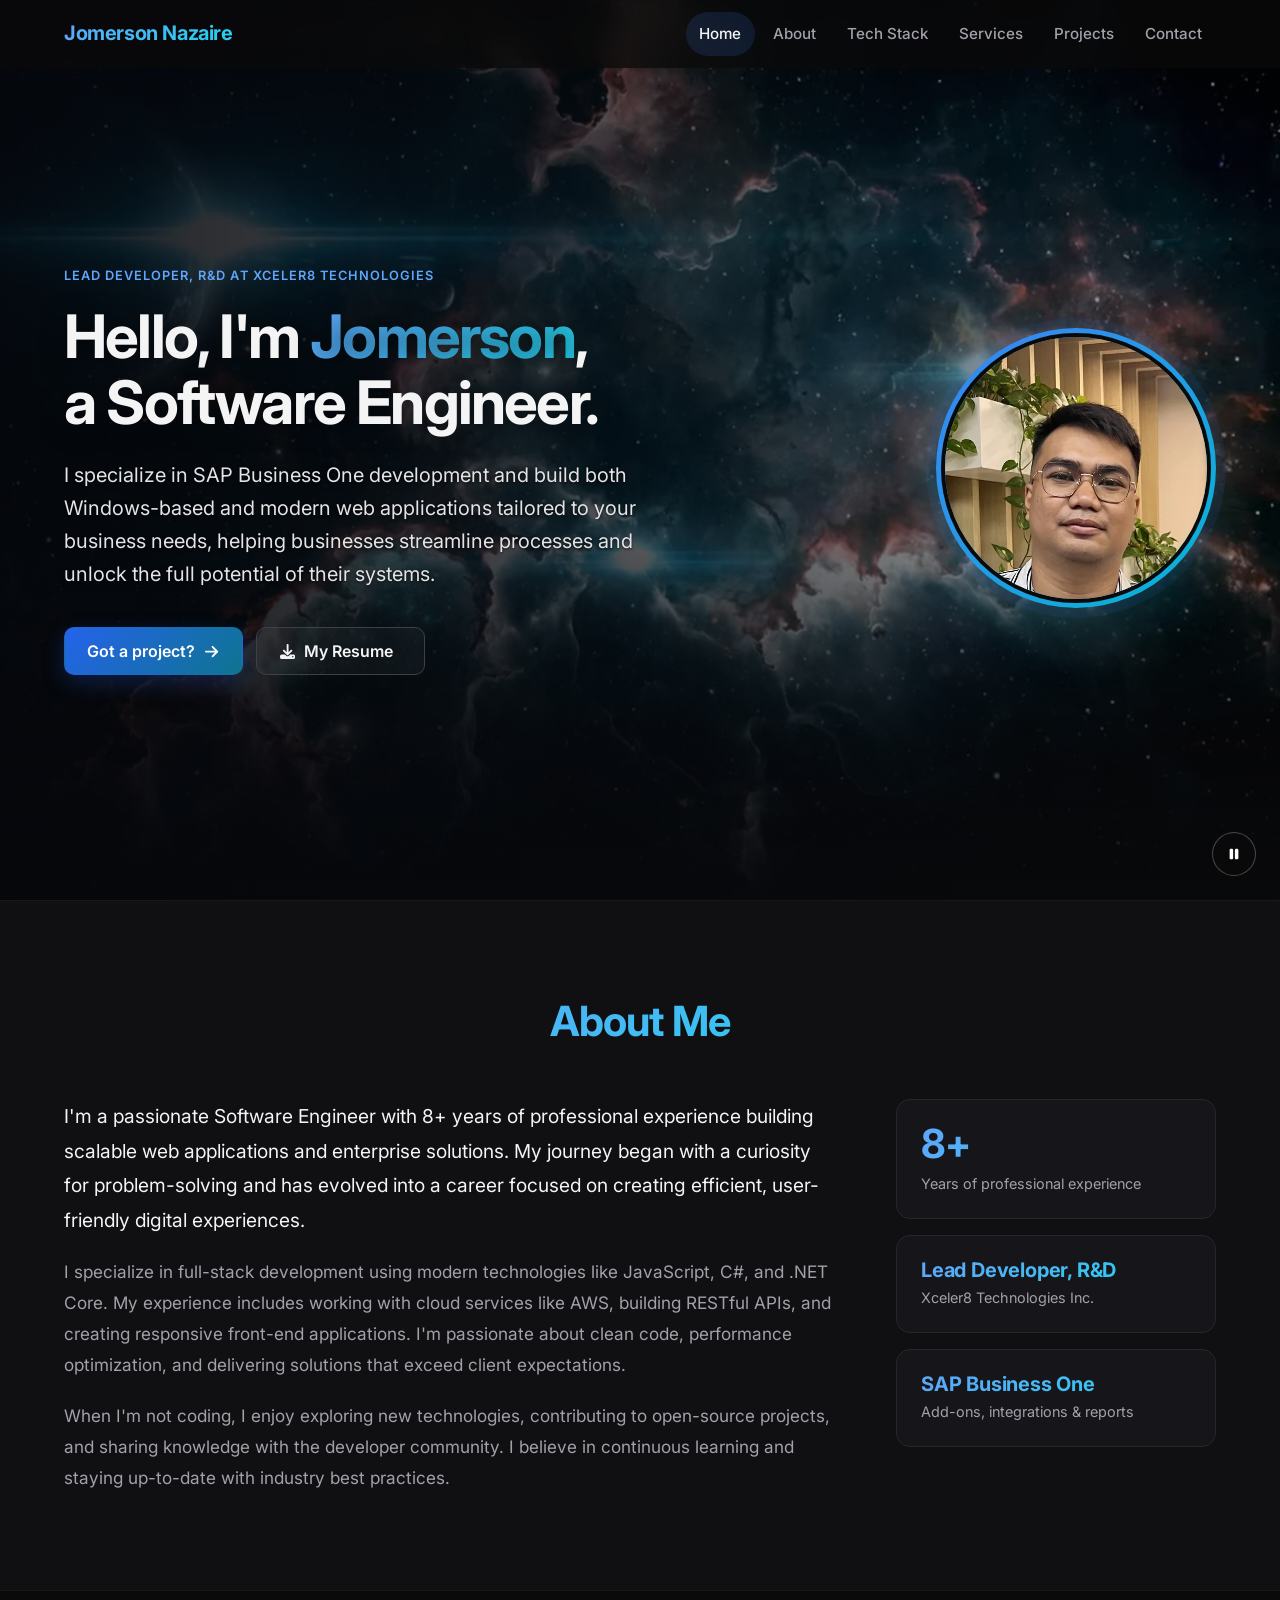
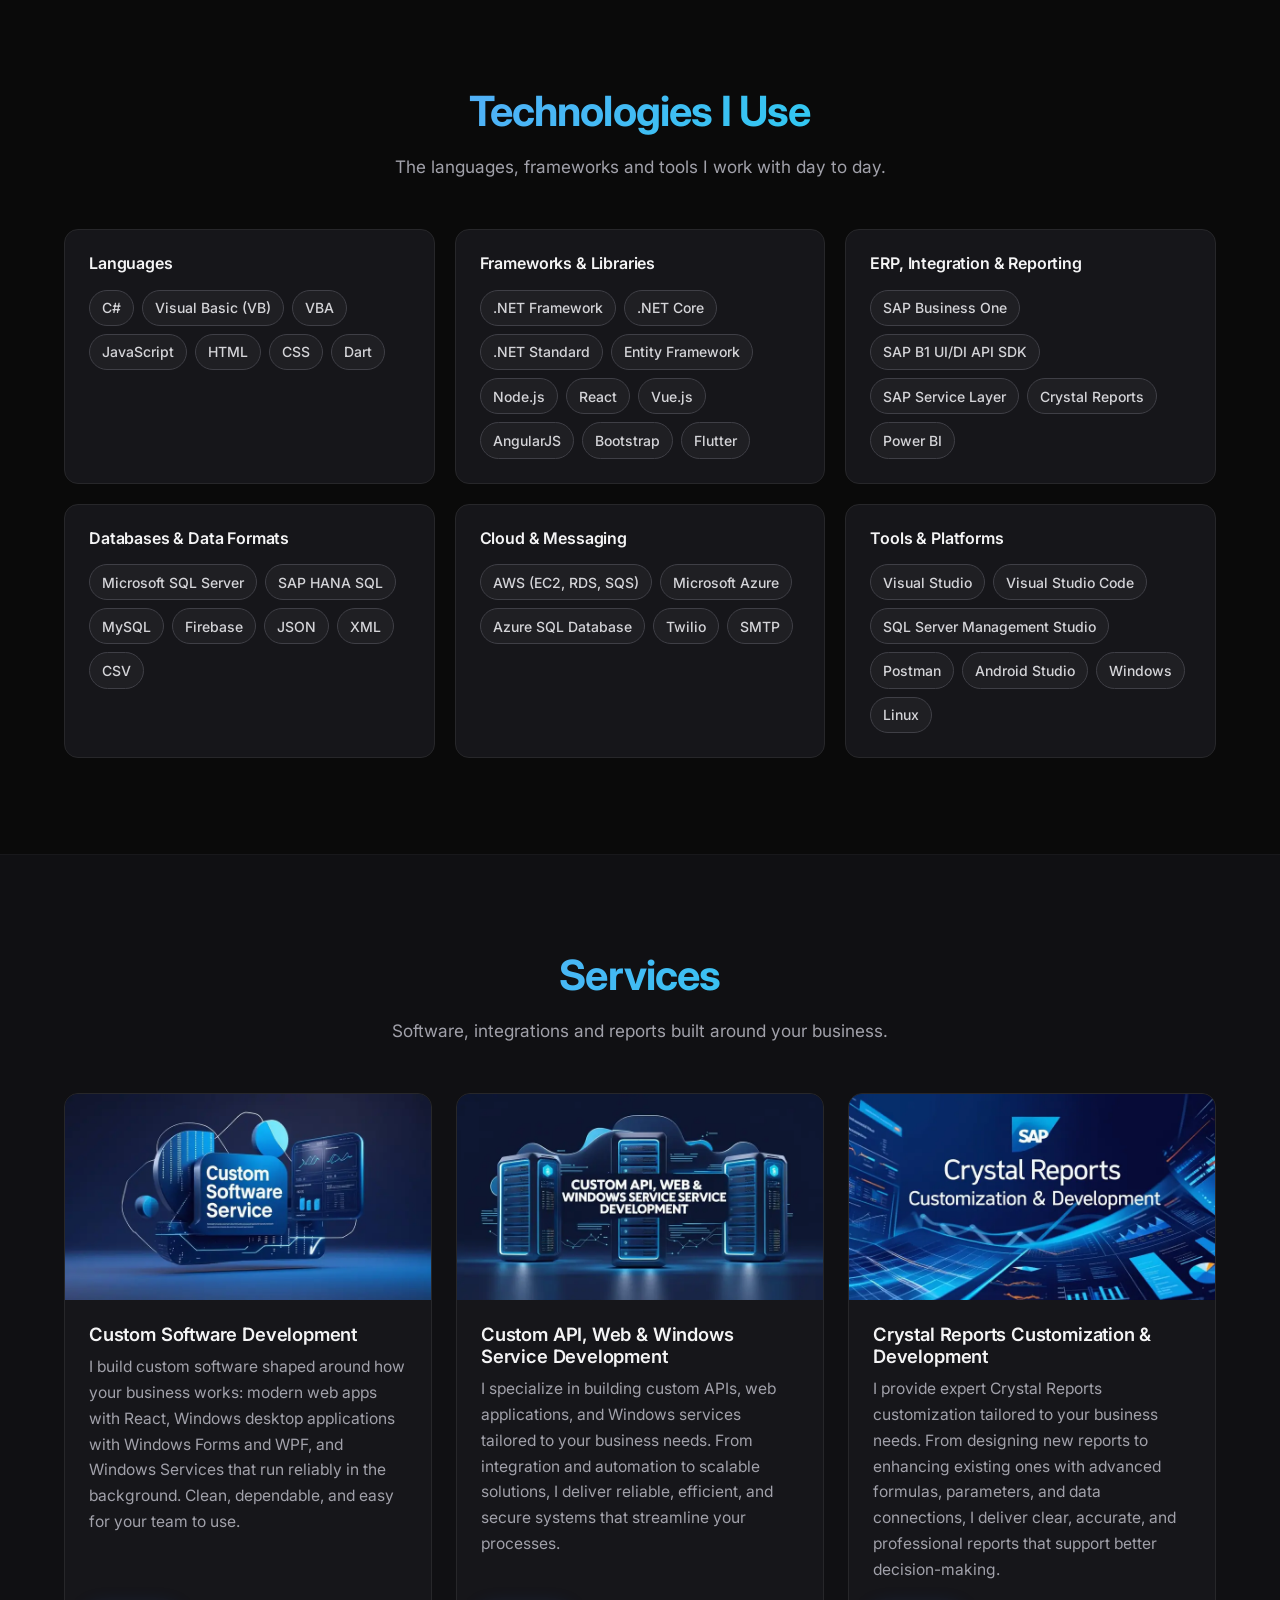
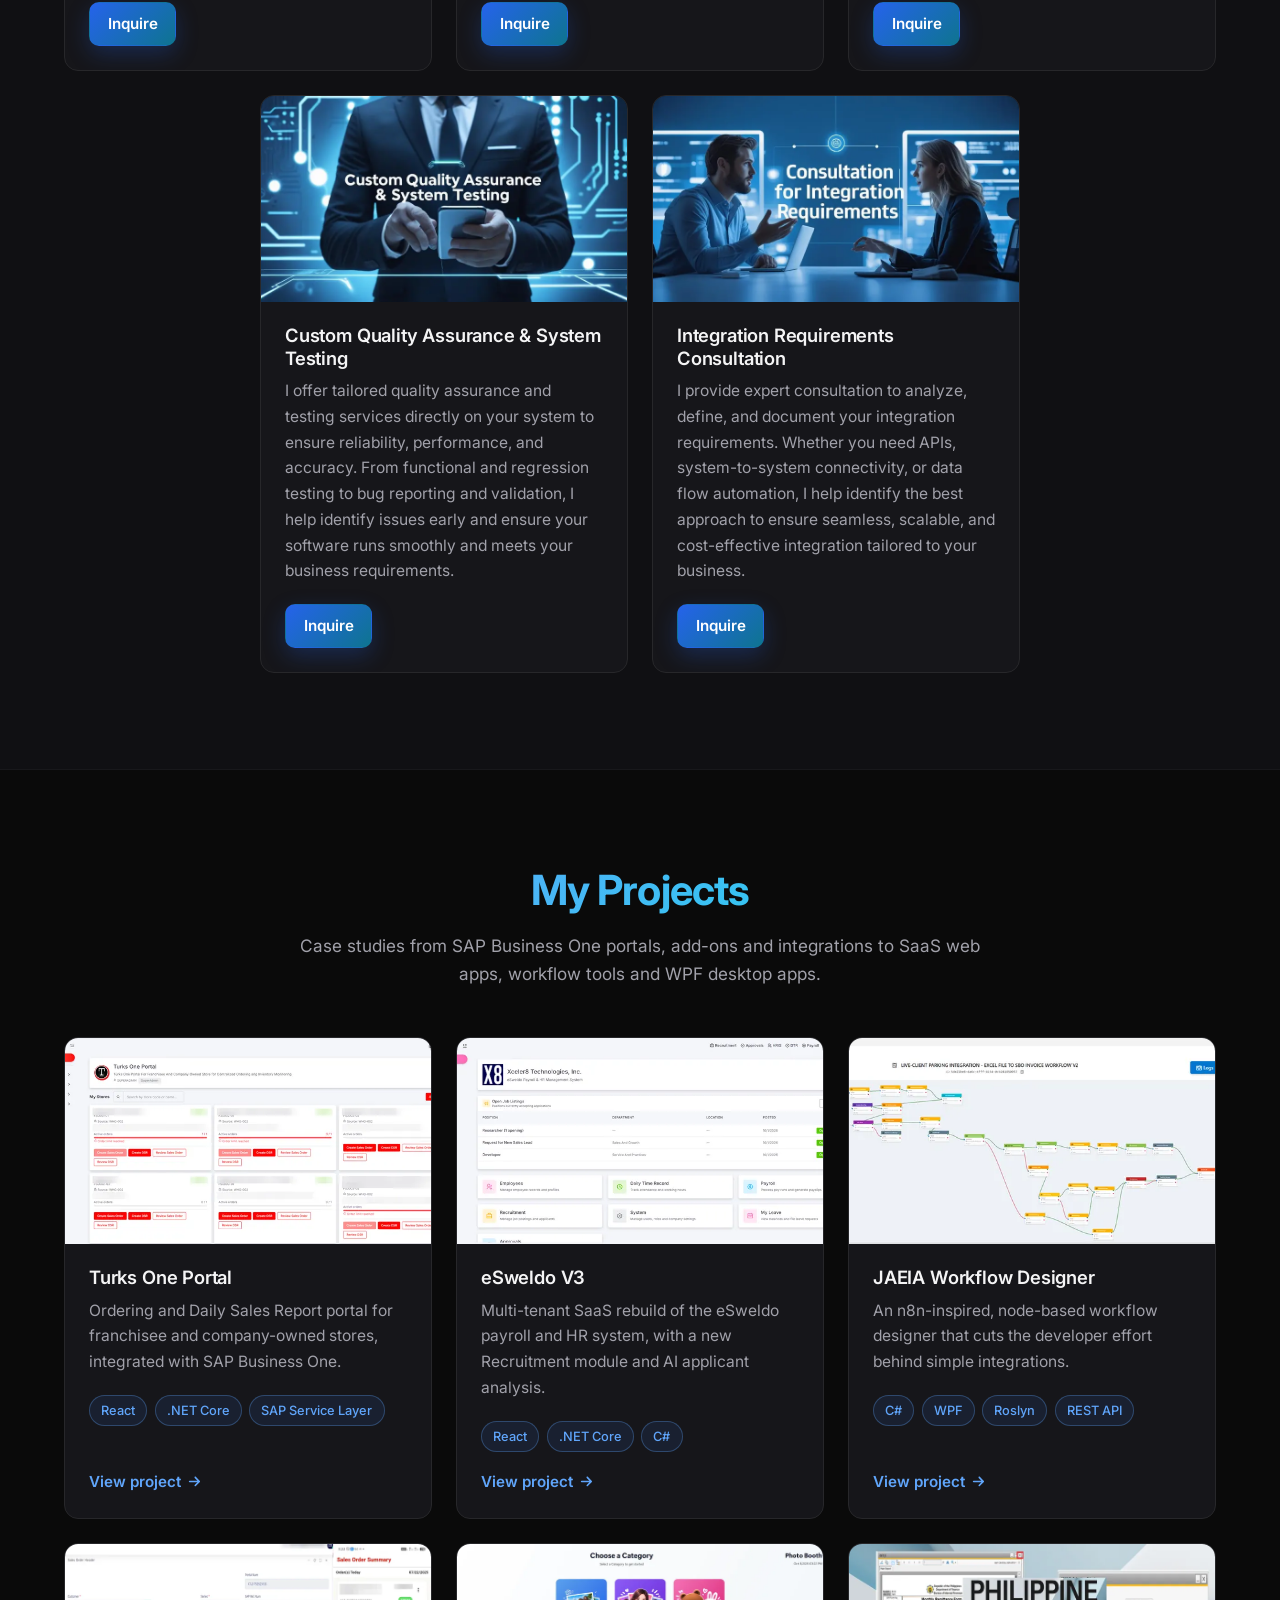
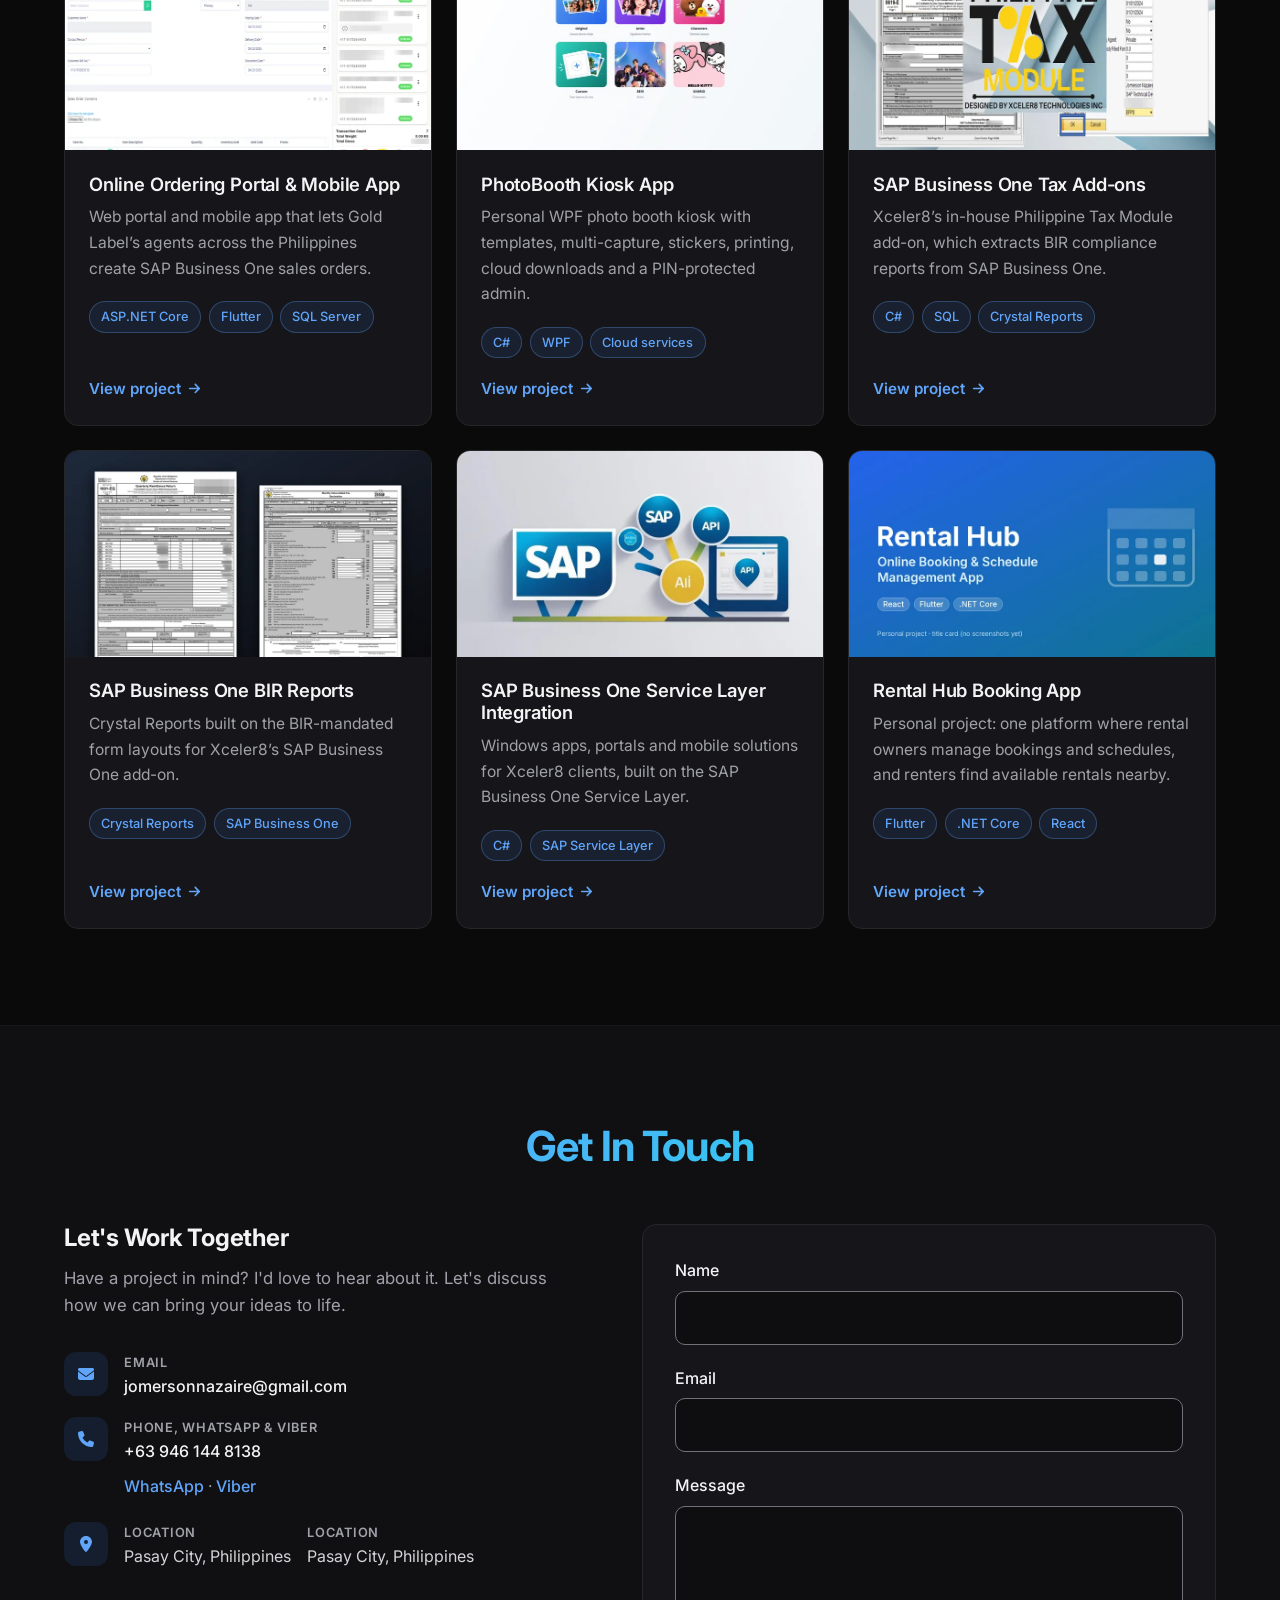
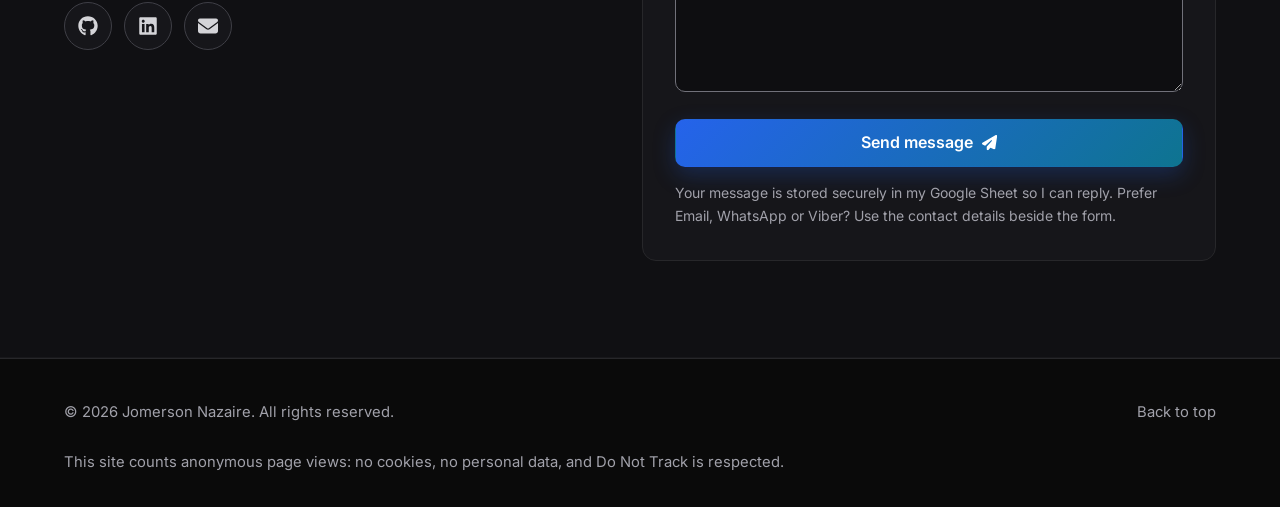
==== commit 48245f8e: "uppdated Resume" ====
--- a/index.html
+++ b/index.html
@@ -88,7 +88,7 @@
                     </p>
                     <div class="hero-buttons fade-in fade-in--2">
                         <a href="#contact" class="btn btn-primary">Got a project?<svg class="icon" aria-hidden="true"><use href="#i-arrow-right"></use></svg></a>
-                        <a href="Assets/Jomerson-Nazaire-Resume.pdf" class="btn btn-secondary" download>
+                        <a href="Assets/Jomerson-Nazaire-Resume-2026.pdf" class="btn btn-secondary" download>
                             <svg class="icon" aria-hidden="true"><use href="#i-download"></use></svg>My Resume<span class="sr-only"> (PDF, 102 KB)</span>
                         </a>
                     </div>
